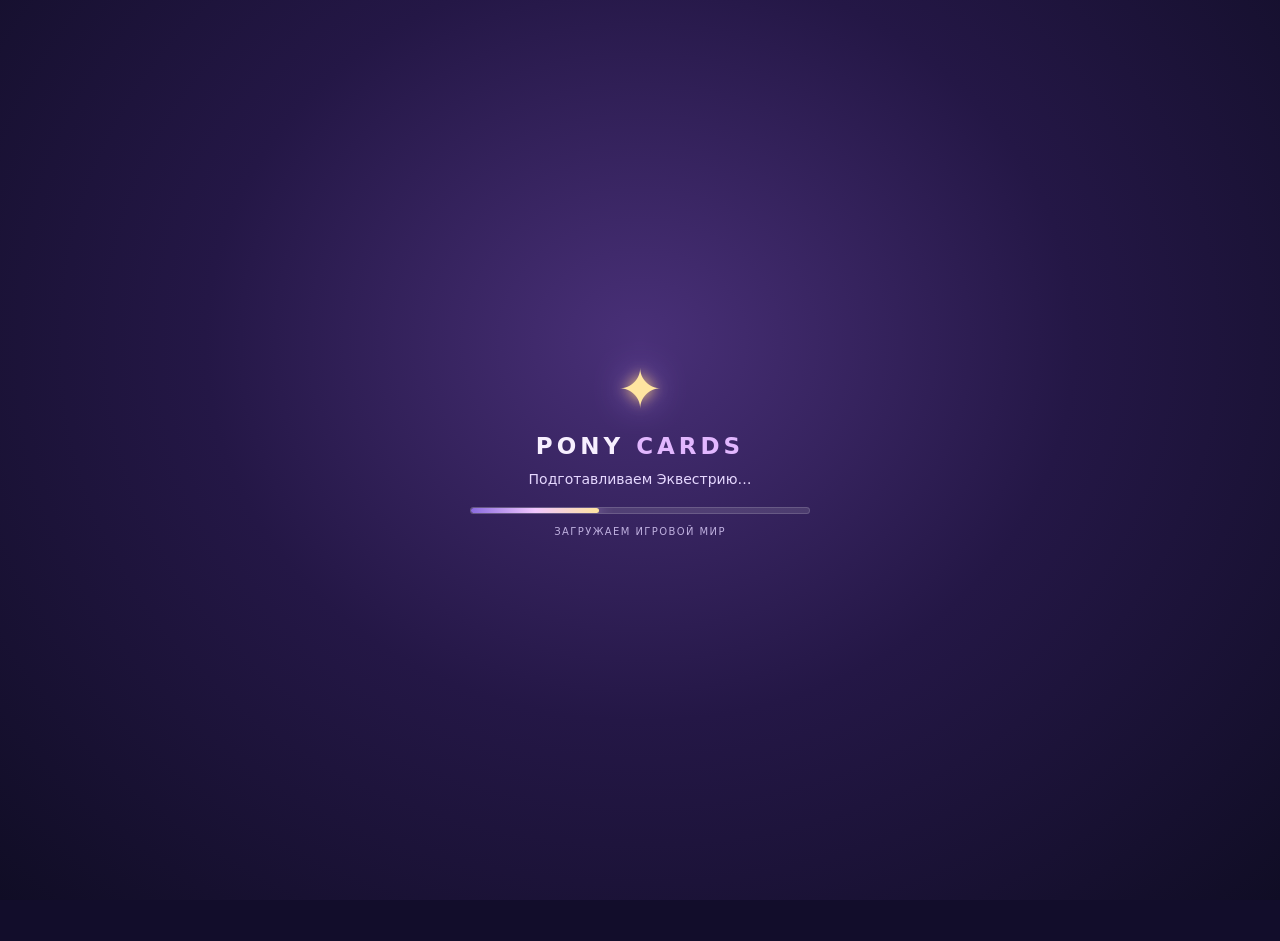
==== index.html @ e7d1cf9e "Update Pony Cards to version 2.53.0" ====
<!DOCTYPE html>
<html lang="ru">
<head>
  <meta charset="UTF-8"><meta name="viewport" content="width=device-width, initial-scale=1, maximum-scale=1, viewport-fit=cover">
  <meta name="theme-color" content="#25164b"><title>Pony Cards — Sky Adventure HTML5 1.2.0</title>
  <link rel="stylesheet" href="/css/style.css?v=1.2.0-skin-slots">
</head>
<body>
<div id="startup-loader" class="startup-loader" role="status" aria-live="polite">
  <div class="startup-loader-content">
    <div class="startup-loader-emblem">✦</div>
    <div class="startup-loader-title">PONY <b>CARDS</b></div>
    <p>Подготавливаем Эквестрию…</p>
    <div class="startup-loader-track"><i></i></div>
    <small>Загружаем игровой мир</small>
  </div>
</div>
<div class="app-shell">
  <header class="topbar">
    <a class="brand" href="#home"><span class="brand-mark"><img src="/assets/ui/logo.png" alt=""></span><span>PONY <b>CARDS</b><small>SKY ADVENTURE</small></span></a>
    <nav class="top-links"><button class="top-link active" data-screen="home"><svg viewBox="0 0 24 24"><path d="m3 11 9-8 9 8v10h-6v-7H9v7H3z"/></svg>Главная</button><button class="top-link" data-screen="shop"><svg viewBox="0 0 24 24"><path d="M3 8h18l-2 13H5L3 8Zm4 0 5-6 5 6M9 12v5m6-5v5"/></svg>Магазин</button><button class="top-link" data-screen="collection"><svg viewBox="0 0 24 24"><path d="M4 4h12v16H4zM8 2h12v16M7 8h6M7 12h6"/></svg>Коллекция</button><button class="top-link" data-screen="achievements"><svg viewBox="0 0 24 24"><path d="M8 21h8m-4-4v4M7 4h10v5a5 5 0 0 1-10 0V4Zm0 2H4v2a4 4 0 0 0 4 4m9-6h3v2a4 4 0 0 1-4 4"/></svg>Достижения</button><button class="top-link" data-screen="skins"><svg viewBox="0 0 24 24"><path d="M12 3 14 8 19 6 17 11 22 14 16 16 15 22 11 18 6 21 7 15 2 12 8 10z"/></svg>Скины</button></nav>
    <div class="topbar-actions"><button class="sound-toggle settings-toggle" id="settings-toggle" type="button" aria-expanded="false" aria-controls="sound-settings" title="Настройки звука"><svg viewBox="0 0 24 24" aria-hidden="true"><path d="M12 8.5a3.5 3.5 0 1 0 0 7 3.5 3.5 0 0 0 0-7Z"/><path d="m19.4 13.5 1.1 1.9-2 2-1.9-1.1a7.5 7.5 0 0 1-1.6.7l-.5 2.2h-2.8l-.5-2.2a7.5 7.5 0 0 1-1.6-.7l-1.9 1.1-2-2 1.1-1.9a7.5 7.5 0 0 1-.7-1.6L2 11.4V8.6l2.2-.5a7.5 7.5 0 0 1 .7-1.6L3.8 4.6l2-2 1.9 1.1a7.5 7.5 0 0 1 1.6-.7L9.8.8h2.8l.5 2.2a7.5 7.5 0 0 1 1.6.7l1.9-1.1 2 2-1.1 1.9a7.5 7.5 0 0 1 .7 1.6l2.2.5v2.8l-2.2.5a7.5 7.5 0 0 1-.7 1.6Z"/></svg><span>Настройки</span></button><div id="sound-settings" class="sound-settings hidden"><div class="settings-head"><b>Звук</b><button id="sound-all-off" type="button" class="sound-all-off">Выключить всё</button></div><label>Музыка <output id="music-volume-value">70%</output><input id="music-volume" type="range" min="0" max="100" value="70"></label><label>Эффекты <output id="fx-volume-value">70%</output><input id="fx-volume" type="range" min="0" max="100" value="70"></label><p class="settings-note">Настройки сохраняются на этом устройстве.</p></div><div class="wallet"><span class="coin-icon" aria-hidden="true"></span><strong id="coin-count">0</strong></div></div>
  </header>
  <main>
    <section id="home" class="screen active">
      <div class="home-layout">
        <aside class="home-side">
          <div class="side-panel"><div class="panel-title"><span class="mini-icon">✧</span>Ежедневные задания</div><div id="daily-quests" class="daily-quests" aria-live="polite"><div class="quest-loading">Загрузка заданий…</div></div><div id="daily-quest-timer" class="daily-quest-timer">Сброс заданий через 01:00:00</div></div>
          <button class="daily-card" id="daily-reward"><span class="gift-icon">✧</span><span><b>Ежедневный подарок</b><small>Забери свои монеты</small></span><strong>Забрать</strong></button>
        </aside>
        <section class="home-center"><div class="home-sky"><div class="sky-copy"><span class="eyebrow">ТВОЁ НЕБЕСНОЕ ПРИКЛЮЧЕНИЕ</span><h1>Pony <em>Cards</em></h1><p>Лети сквозь облака, пролетай между небесными башнями и собирай редкие карточки любимых героев!</p><div class="home-actions"><button class="primary-btn" id="start-btn"><span>▶</span> Выбрать уровень</button></div></div><div class="home-pony"><img src="/assets/characters/twilight-menu-transparent.png" alt="Искорка — Twilight Sparkle"></div><div class="floating-star star-a">✦</div><div class="floating-star star-b">✧</div><div class="floating-star star-c">✦</div><div class="floating-star star-d">✧</div><div class="floating-star star-e">✦</div></div>
          <div class="home-metrics">
            <div><small>РЕКОРД ПРОЙДЕННЫХ КОЛОНН</small><b id="best-score">0</b></div>
            <div><small>СОБРАНО КАРТОЧЕК</small><b id="home-card-count">0</b></div>
            <div><small>РЕКОРД УРОНА БОССУ</small><b id="best-boss-damage">0</b></div>
          </div>

        </section>
        <aside class="home-right"><div class="featured-pack"><span class="eyebrow">СЮРПРИЗ ВНУТРИ</span><div class="pack-preview"><img src="/assets/packs/sky-pack.png" alt="Обложка Небесного набора"></div><h3>Небесный набор</h3><p>Одна карта способности в каждом наборе</p><button data-screen="shop">В магазин →</button></div><div class="tip-card"><span>☁</span><b>Совет дня</b><p>Не держи кнопку постоянно! Делай короткие взмахи, чтобы точно проходить между башнями.</p></div></aside>
      </div>
    </section>

    <section id="campaign" class="screen"><div class="screen-heading"><button class="back-btn" data-screen="home" aria-label="Назад">←</button><div><span class="eyebrow">НЕБЕСНАЯ КАМПАНИЯ</span><h2>Выбор уровня</h2></div></div><p class="skin-intro">Пройди три главы. Каждый следующий уровень сложнее и открывает новую арену босса.</p><div class="level-grid"><button class="level-card level-one" data-level="1"><span class="level-art"><img src="/assets/backgrounds/level-1.png?v=2.52" alt="Зачарованный лес"><i>УРОВЕНЬ 1</i></span><b>Уровень 1 · Зачарованный лес</b><small>Лёгкий · 10 башен · Босс: Королева Кризалис</small><strong>Играть</strong></button><button class="level-card level-two" data-level="2"><span class="level-art"><img src="/assets/backgrounds/level-2.png?v=2.52" alt="Лунный лес"><i>УРОВЕНЬ 2</i></span><b>Уровень 2 · Лунный лес</b><small>Средний · 15 башен · Босс: Nightmare Moon</small><strong>Открывается после уровня 1</strong></button><button class="level-card level-three" data-level="3"><span class="level-art"><img src="/assets/backgrounds/level-3.png?v=2.52" alt="Цитадель хаоса"><i>УРОВЕНЬ 3</i></span><b>Уровень 3 · Цитадель хаоса</b><small>Кошмарный · 20 башен · Финальный босс: Дискорд</small><strong>Открывается после уровня 2</strong></button></div><div class="campaign-endless"><button class="secondary-btn endless-mode-btn" id="endless-mode-btn" type="button">∞ Бесконечный полёт · заработать монеты</button><button class="secondary-btn endless-mode-btn boss-practice-btn" id="boss-practice-btn" type="button">⚔ Битва с боссом · рекорд урона</button><small>Чем дальше пролетишь и больше монет соберёшь, тем выше награда.</small></div></section>
    <section id="play" class="screen play-screen"><div class="screen-heading"><button class="back-btn" id="exit-game" aria-label="Назад"><svg viewBox="0 0 24 24" aria-hidden="true"><path d="M19 12H5m7 7-7-7 7-7"/></svg></button><div class="play-title"><span class="eyebrow">НЕБЕСНАЯ АРЕНА</span><h2>Небесный полёт</h2></div></div><div class="game-frame"><canvas id="game-canvas" aria-label="Игровое поле — касайся экрана, чтобы лететь и уворачиваться от атак босса"></canvas><div class="game-hud"><div class="hud-pill"><span>МОНЕТЫ</span><b id="hud-coins">0</b></div><div class="hud-pill"><span>БАШНИ</span><b id="tower-count">0 / 10</b></div><button class="pause-btn" id="pause-btn" aria-label="Пауза">Ⅱ</button></div><div id="game-overlay" class="game-overlay"><div class="overlay-card"><div class="overlay-icon">✦</div><h3 id="overlay-title">Готов к полёту?</h3><p id="overlay-text">Касайся экрана короткими нажатиями. Пролетай между облачными башнями и собирай золотые монеты!</p><div id="pause-volume-controls" class="pause-volume-controls hidden"><b>Настройки звука</b><label>Музыка <output id="pause-music-value">70%</output><input id="pause-music-volume" type="range" min="0" max="100" value="70"></label><label>Эффекты <output id="pause-fx-value">70%</output><input id="pause-fx-volume" type="range" min="0" max="100" value="70"></label></div><div class="overlay-actions"><button class="primary-btn" id="overlay-btn">Начать полёт</button><button class="secondary-btn hidden" id="overlay-menu-btn">В главное меню</button></div></div></div><div class="boss-hud hidden" id="boss-hud">
  <div class="boss-health"><span>ИСКОРКА</span><b id="boss-player-hp"><img class="heart-icon" src="/assets/ui/heart.png" alt="♥"><img class="heart-icon" src="/assets/ui/heart.png" alt="♥"><img class="heart-icon" src="/assets/ui/heart.png" alt="♥"</b></div>
  <div class="boss-phase" id="boss-phase-label">БОСС АТАКУЕТ</div><div class="boss-damage hidden" id="boss-damage-counter"><span>НАНЕСЕНО УРОНА</span><b id="boss-damage-total">0</b></div>
  <div class="boss-health enemy"><span>БОСС</span><b id="boss-enemy-hp"><img class="heart-icon" src="/assets/ui/heart.png" alt="♥"><img class="heart-icon" src="/assets/ui/heart.png" alt="♥"><img class="heart-icon" src="/assets/ui/heart.png" alt="♥"</b></div>
</div>

<div class="touch-hint" id="touch-hint">КОРОТКО КАСАЙСЯ ЭКРАНА, ЧТОБЫ ЛЕТЕТЬ</div></div><p class="controls-hint">Цепочка — подряд пройденные трубы и собранные монеты без долгого перерыва; сбрасывается после паузы в действиях. Полёт: касание / пробел · Босс: касайся экрана / жми пробел, чтобы взлетать и уклоняться; атакуй во время передышки · Esc: пауза</p></section>
    <section id="shop" class="screen"><div class="screen-heading"><button class="back-btn" data-screen="home" aria-label="Назад"><svg viewBox="0 0 24 24" aria-hidden="true"><path d="M19 12H5m7 7-7-7 7-7"/></svg></button><div><span class="eyebrow">СЛУЧАЙНЫЕ СЮРПРИЗЫ</span><h2>Магазин наборов</h2></div></div><div class="shop-intro"><span>✧</span><div><b>Каждый набор — маленькое приключение</b><p>В каждом наборе одна карта с уникальной способностью. У каждого набора свой счётчик гарантированной легендарной карты. Выбирай одну активную карту перед полётом!</p></div></div><div id="pack-list" class="pack-list"></div></section>
    <section id="collection" class="screen"><div class="screen-heading"><button class="back-btn" data-screen="home" aria-label="Назад"><svg viewBox="0 0 24 24" aria-hidden="true"><path d="M19 12H5m7 7-7-7 7-7"/></svg></button><div><span class="eyebrow">ТВОЯ КНИГА СОКРОВИЩ</span><h2>Коллекция</h2></div></div><div class="collection-progress"><div><b id="collection-progress-text">0 из 14</b><span>собрано</span></div><div class="progress-track"><i id="progress-fill"></i></div></div><div id="active-card-panel" class="active-card-panel"><div><small>АКТИВНАЯ СПОСОБНОСТЬ</small><b id="active-card-name">Пока не выбрана</b><span id="active-card-description">Открой карточку и активируй её перед полётом.</span></div><span class="active-card-badge">✦</span></div><div class="rarity-legend"><span>● Обычная</span><span>● Редкая</span><span>● Эпическая</span><span>● Легендарная</span></div><div class="collection-tools"><label>Показать <select id="collection-filter"><option value="all">Все карты</option><option value="owned">Собранные</option><option value="favorites">Избранное</option></select></label><label>Сортировка <select id="collection-sort"><option value="rarity-desc">Сначала легендарные</option><option value="rarity-asc">Сначала обычные</option><option value="name">По названию</option></select></label></div><div id="card-grid" class="card-grid"></div></section>
    <section id="achievements" class="screen"><div class="screen-heading"><button class="back-btn" data-screen="home" aria-label="Назад">←</button><div><span class="eyebrow">ТВОИ ПОДВИГИ</span><h2>Достижения</h2></div></div><p class="skin-intro">Выполняй испытания, получай монеты и собирай награды за свои успехи.</p><div id="achievement-summary" class="achievement-summary"></div><div id="achievement-grid" class="achievement-grid"></div></section>
    <section id="skins" class="screen"><div class="screen-heading"><button class="back-btn" data-screen="home" aria-label="Назад">←</button><div><span class="eyebrow">ТВОЙ СТИЛЬ ПОЛЁТА</span><h2>Скины</h2></div></div><div class="skin-tabs"><button class="skin-tab active" data-skin-tab="characters" type="button">Персонажи</button><button class="skin-tab" data-skin-tab="columns" type="button">Колонны</button></div><p class="skin-intro" id="skin-intro">Выбери персонажа для полёта. Выбор сохранится на этом устройстве.</p><div id="skin-grid" class="skin-grid"></div><div id="column-skin-panel" class="column-skin-panel hidden"><p class="skin-intro">Выбери оформление препятствий. Сейчас доступен первый вариант; остальные слоты можно заполнить своими текстурами.</p><div id="column-skin-grid" class="skin-grid column-skin-grid"></div></div></section>
  </main>
</div>
<div id="pack-modal" class="modal hidden"><div class="modal-backdrop"></div><div class="modal-content"><button class="modal-close" id="modal-close">×</button><div class="pack-modal-heading"><span class="eyebrow">ТВОИ НОВЫЕ НАХОДКИ</span><h2>Набор открыт!</h2></div><div id="opened-cards" class="opened-cards"></div><button class="primary-btn" id="modal-done">Замечательно!</button></div></div>
<div id="toast" class="toast"></div><script src="/js/local-game-store.js?v=1.0.0"></script>
    <script src="/js/original-combat-effects.js?v=2.54.1-startup-preload"></script>
    <script src="/js/game.js?v=1.2.0-skin-slots"></script>
</body></html>
---- css/style.css ----
:root{--bg:#111020;--panel:#1d1a34;--panel2:#262142;--text:#f8f5ff;--muted:#aaa5c7;--pink:#ff83c4;--purple:#a98bff;--cyan:#83e2e7;--gold:#ffd77c}*{box-sizing:border-box}html{scroll-behavior:smooth}body{margin:0;background:radial-gradient(ellipse at 50% -15%,#39305e 0,transparent 48%),var(--bg);color:var(--text);font-family:Nunito,system-ui,sans-serif;min-height:100vh}button{font:inherit;color:inherit;cursor:pointer;-webkit-tap-highlight-color:transparent;touch-action:manipulation;user-select:none}button:focus-visible{outline:3px solid var(--cyan);outline-offset:3px}.app-shell{max-width:1040px;margin:auto;padding:0 24px 100px}.topbar{height:78px;display:flex;align-items:center;justify-content:space-between;border-bottom:1px solid #ffffff12}.brand{display:flex;align-items:center;gap:10px;color:white;text-decoration:none;font-weight:900;letter-spacing:1.5px;font-size:16px}.brand-mark{width:39px;height:39px;border-radius:13px;display:grid;place-items:center;background:linear-gradient(135deg,var(--pink),var(--purple));font-size:23px}.brand small{display:block;font-size:8px;letter-spacing:3px;color:var(--muted)}.wallet{background:#292444;border:1px solid #ffffff13;border-radius:30px;padding:9px 16px;display:flex;gap:8px;align-items:center}.wallet strong{font-size:17px}.screen{display:none;padding:30px 0}.screen.active{display:block;animation:appear .3s ease}@keyframes appear{from{opacity:0;transform:translateY(7px)}to{opacity:1;transform:none}}.hero{min-height:355px;border:1px solid #ffffff16;border-radius:28px;padding:40px;position:relative;overflow:hidden;background:linear-gradient(115deg,#282044 0%,#3a2a60 57%,#57417d 100%)}.hero:before,.hero:after{content:'';position:absolute;border-radius:50%;background:#ffffff09}.hero:before{width:340px;height:340px;right:-40px;top:-150px}.hero:after{width:230px;height:230px;right:110px;bottom:-180px}.hero-copy{max-width:490px;position:relative;z-index:2}.eyebrow{font-size:10px;letter-spacing:2px;font-weight:900;color:var(--cyan)}h1{font-size:clamp(38px,6vw,62px);line-height:1.02;margin:12px 0 15px;font-weight:900;letter-spacing:-2px}h1 em{font-style:normal;color:var(--pink)}.hero p{color:#d0c9e7;line-height:1.6;max-width:390px;margin-bottom:23px}.primary-btn{border:0;border-radius:14px;padding:13px 22px;background:linear-gradient(100deg,#ff83c4,#aa8bff);color:#251b3d;font-weight:900;box-shadow:0 8px 25px #c07be744;transition:transform .15s,filter .15s}.primary-btn:active{transform:scale(.97);filter:brightness(1.08)}.best-line{margin-top:19px;color:#d3cce8;font-size:13px}.best-line b{color:var(--gold)}.hero-pony{position:absolute;right:10%;top:50%;transform:translateY(-50%) rotate(-9deg);font-size:clamp(105px,18vw,190px);filter:drop-shadow(0 15px 22px #09071877);z-index:1;animation:float 3s ease-in-out infinite}.spark{position:absolute;color:#fff1a7;font-size:25px}.s1{top:5%;right:4%}.s2{bottom:5%;left:0}.s3{top:25%;left:-25px}@keyframes float{50%{transform:translateY(calc(-50% - 13px)) rotate(2deg)}}.quick-stats{display:grid;grid-template-columns:repeat(3,1fr);gap:12px;margin:18px 0 35px}.quick-stats>div{background:var(--panel);border:1px solid #ffffff0d;border-radius:17px;padding:15px 18px;display:grid;grid-template-columns:32px 1fr;align-items:center}.quick-stats span{grid-row:span 2;font-size:23px}.quick-stats b{font-size:20px}.quick-stats small{color:var(--muted);font-size:11px}.section-heading h2,.screen-heading h2{margin:3px 0 0;font-size:25px}.destination-grid{display:grid;grid-template-columns:1fr 1fr;gap:14px;margin-top:15px}.destination{border:1px solid #ffffff12;border-radius:19px;text-align:left;padding:20px;background:var(--panel);display:grid;gap:4px;transition:transform .15s,border .15s}.destination:active{transform:scale(.98)}.destination>span{font-size:32px;margin-bottom:8px}.destination b{font-size:17px}.destination small{color:var(--muted)}.shop-dest{background:linear-gradient(130deg,#302348,#422c5a)}.collection-dest{background:linear-gradient(130deg,#202d46,#293d57)}.screen-heading{display:flex;align-items:center;gap:14px;margin-bottom:22px}.back-btn{width:42px;height:42px;border:1px solid #ffffff18;border-radius:13px;background:var(--panel);font-size:22px}.run-score{margin-left:auto;background:var(--panel);padding:10px 15px;border-radius:13px;color:var(--muted);font-size:12px}.run-score b{color:var(--gold);font-size:18px;margin-left:5px}.game-frame{height:min(58vh,480px);min-height:310px;position:relative;border-radius:23px;overflow:hidden;border:1px solid #ffffff20;background:#9bcef0;box-shadow:0 15px 40px #0003}.game-frame canvas{width:100%;height:100%;display:block;touch-action:none}.game-overlay{position:absolute;inset:0;display:grid;place-items:center;background:#17203c42;padding:20px}.game-overlay.hidden{display:none}.overlay-card{background:#211d39ed;border:1px solid #ffffff25;border-radius:22px;padding:25px;text-align:center;max-width:310px;box-shadow:0 18px 50px #0005}.overlay-icon{font-size:42px}.overlay-card h3{font-size:24px;margin:7px 0}.overlay-card p{color:var(--muted);font-size:13px;line-height:1.5}.controls-hint{text-align:center;color:var(--muted);font-size:12px}.shop-intro{display:flex;gap:14px;align-items:center;padding:18px;background:#2b2545;border:1px solid #ffffff12;border-radius:17px;margin-bottom:17px}.shop-intro>span{font-size:37px}.shop-intro p{color:var(--muted);font-size:12px;line-height:1.5;margin:4px 0 0}.pack-list{display:grid;grid-template-columns:repeat(3,1fr);gap:14px}.pack{background:var(--panel);border:1px solid #ffffff13;border-radius:19px;padding:20px;display:flex;flex-direction:column;min-height:210px}.pack-art{height:75px;border-radius:13px;display:grid;place-items:center;font-size:43px;margin-bottom:14px;background:linear-gradient(135deg,#45345f,#2b294b)}.pack:nth-child(2) .pack-art{background:linear-gradient(135deg,#4d3d78,#344b70)}.pack:nth-child(3) .pack-art{background:linear-gradient(135deg,#72513f,#55416e)}.pack h3{margin:0;font-size:16px}.pack p{font-size:11px;color:var(--muted);min-height:30px}.pack button{margin-top:auto;border:0;border-radius:11px;background:#393052;padding:10px;font-weight:900;color:var(--gold)}.pack button:disabled{opacity:.45;cursor:not-allowed}.collection-progress{padding:18px;background:var(--panel);border-radius:17px}.collection-progress>div:first-child{display:flex;justify-content:space-between}.collection-progress span{color:var(--muted);font-size:12px}.progress-track{height:8px;background:#39334f;border-radius:9px;margin-top:13px;overflow:hidden}.progress-track i{display:block;width:0;height:100%;background:linear-gradient(90deg,var(--pink),var(--purple));border-radius:9px;transition:width .3s}.rarity-legend{display:flex;flex-wrap:wrap;gap:13px;margin:17px 0;color:var(--muted);font-size:10px}.rarity-legend span:nth-child(1){color:#c4c0d5}.rarity-legend span:nth-child(2){color:#70d9e8}.rarity-legend span:nth-child(3){color:#c18aff}.rarity-legend span:nth-child(4){color:var(--gold)}.card-grid{display:grid;grid-template-columns:repeat(4,1fr);gap:13px}.pony-card{border:1px solid #ffffff16;border-radius:16px;background:var(--panel);overflow:hidden;min-width:0}.pony-card .art{height:112px;display:grid;place-items:center;font-size:48px;background:radial-gradient(circle at 50% 45%,var(--card-color),#292441 72%);position:relative}.pony-card .art .qty{position:absolute;right:8px;top:8px;background:#171428cc;border-radius:8px;padding:3px 7px;font-size:10px}.pony-card .info{padding:10px}.pony-card b{font-size:12px;display:block;white-space:nowrap;overflow:hidden;text-overflow:ellipsis}.pony-card small{font-size:9px;color:var(--muted)}.pony-card.locked{filter:saturate(.25);opacity:.55}.pony-card.locked .art{font-size:36px}.bottom-nav{position:fixed;bottom:0;left:0;right:0;z-index:5;display:flex;justify-content:center;gap:clamp(20px,9vw,90px);padding:10px 15px calc(10px + env(safe-area-inset-bottom));background:#17152bed;border-top:1px solid #ffffff13;backdrop-filter:blur(18px)}.nav-item{border:0;background:transparent;color:var(--muted);font-size:10px;display:grid;justify-items:center;gap:3px;min-width:65px}.nav-item span{font-size:20px}.nav-item.selected{color:var(--pink)}.modal{position:fixed;inset:0;z-index:10;display:grid;place-items:center;padding:18px}.modal.hidden{display:none}.modal-backdrop{position:absolute;inset:0;background:#080713d9;backdrop-filter:blur(8px)}.modal-content{position:relative;width:min(100%,560px);background:#211d39;border:1px solid #ffffff24;border-radius:24px;padding:27px;text-align:center;max-height:90vh;overflow:auto}.modal-content h2{margin:5px 0 20px}.modal-close{position:absolute;right:15px;top:12px;border:0;background:transparent;font-size:27px;color:var(--muted)}.opened-cards{display:flex;justify-content:center;flex-wrap:wrap;gap:10px;margin-bottom:23px}.opened-card{width:92px;border-radius:14px;background:#30294a;border:1px solid #ffffff17;padding:10px 5px;animation:pop .4s both}.opened-card:nth-child(2n){animation-delay:.08s}.opened-card span{display:block;font-size:38px;margin:8px 0}.opened-card b{font-size:10px}.opened-card small{display:block;color:var(--muted);font-size:9px}@keyframes pop{from{opacity:0;transform:scale(.5) rotate(-9deg)}to{opacity:1;transform:none}}.toast{position:fixed;bottom:90px;left:50%;transform:translate(-50%,15px);opacity:0;pointer-events:none;background:#f5eaff;color:#281e3e;border-radius:12px;padding:11px 17px;font-size:13px;font-weight:800;z-index:20;transition:.2s;max-width:90%;text-align:center}.toast.show{opacity:1;transform:translate(-50%,0)}
@media(max-width:650px){.app-shell{padding:0 14px 95px}.topbar{height:66px}.screen{padding:20px 0}.hero{padding:27px 22px;min-height:430px}.hero-copy{max-width:100%}.hero p{max-width:75%;font-size:13px}.hero-pony{font-size:130px;right:2%;top:67%;opacity:.9}.quick-stats{gap:7px;margin-bottom:28px}.quick-stats>div{padding:11px 8px;grid-template-columns:25px 1fr}.quick-stats span{font-size:19px}.quick-stats b{font-size:17px}.quick-stats small{font-size:9px}.pack-list{grid-template-columns:1fr}.pack{min-height:0;display:grid;grid-template-columns:72px 1fr;column-gap:13px;padding:13px}.pack-art{height:75px;grid-row:span 3;margin:0}.pack p{margin:4px 0}.pack button{grid-column:2}.card-grid{grid-template-columns:repeat(2,1fr);gap:10px}.pony-card .art{height:105px}.game-frame{height:58vh;min-height:320px}.destination{padding:16px}.screen-heading h2{font-size:21px}.hero h1{font-size:44px}}
@media(min-width:651px) and (max-width:850px){.pack-list{grid-template-columns:1fr 1fr}.card-grid{grid-template-columns:repeat(3,1fr)}}

/* Sky Adventure art pass */
.hero{background-image:linear-gradient(90deg,rgba(23,18,48,.97) 0%,rgba(31,23,60,.88) 48%,rgba(31,23,60,.18) 100%),var(--home-background-image,url('/assets/sky-world-4k.jpg'));background-size:cover;background-position:center 48%;border:1px solid #d6b5ff35;box-shadow:0 18px 55px #09071855,inset 0 0 55px #c18bff18}
.hero-pony{width:min(43%,390px);height:100%;right:0;display:flex;align-items:center;justify-content:center;font-size:0;filter:none;transform:translateY(-50%);pointer-events:none}
.hero-pony img{width:100%;height:100%;object-fit:contain;object-position:center bottom;filter:drop-shadow(0 18px 25px #09071899);animation:ponyFloat 3.6s ease-in-out infinite}
@keyframes ponyFloat{0%,100%{transform:translateY(0) rotate(-2deg)}50%{transform:translateY(-12px) rotate(2deg)}}
.hero-pony .spark{z-index:2;text-shadow:0 0 12px #fff}
.game-frame{background:#6a8fd0 url('/assets/sky-world-4k.jpg') center/cover;border-color:#d8bdff66;box-shadow:0 18px 48px #08061766}
.game-frame canvas{touch-action:none;user-select:none;-webkit-user-select:none;-webkit-tap-highlight-color:transparent}
.pack-art{position:relative;overflow:hidden;background:linear-gradient(135deg,#51418b,#27264d)!important;border:1px solid #ffffff25}
.pack-art:before{content:'';position:absolute;inset:12px 27%;border-radius:9px;background:linear-gradient(150deg,#9ce5ff,#7164d7 52%,#f4a5ff);transform:rotate(-8deg);box-shadow:0 7px 22px #05031388;border:2px solid #fff9}
.pack-art:after{content:'✦';position:absolute;inset:0;display:grid;place-items:center;color:#fff4bd;font-size:38px;text-shadow:0 0 16px #fff}
.pack-art span,.pack-art i{display:none}
.pack-art.pack-magic:before{background:linear-gradient(150deg,#f5a9ff,#8453d5 52%,#63d7ff)}
.pack-art.pack-royal:before{background:linear-gradient(150deg,#fff0a8,#d99b3e 52%,#8d4ac5)}
.pony-card{box-shadow:0 8px 22px #08061728;transition:transform .18s,border-color .18s,box-shadow .18s}
.pony-card:not(.locked):hover{transform:translateY(-4px);box-shadow:0 14px 28px #08061766}
.pony-card .art{height:clamp(120px,15vw,190px);padding:0;background:linear-gradient(145deg,var(--card-color),#25203d 85%);overflow:hidden}
.pony-card .art img{width:100%;height:100%;object-fit:cover;display:block;filter:saturate(1.08)}
.pony-card .art .qty{z-index:1;border:1px solid #fff4}
.pony-card.locked .art{background:radial-gradient(circle at 50% 35%,#55476d,#201b35 75%)}
.locked-mark{font-size:34px;color:#9586b7;text-shadow:0 0 18px #a98bff88}
.rarity-common{--rarity:#c6c2dc}.rarity-rare{--rarity:#69d9f0}.rarity-epic{--rarity:#c18aff}.rarity-legendary{--rarity:#ffd36e}
.pony-card[class*="rarity-"]{border-color:color-mix(in srgb,var(--rarity) 45%,transparent)}
.opened-card{border:1px solid var(--rarity)!important;box-shadow:0 0 20px color-mix(in srgb,var(--rarity) 28%,transparent)}
.opened-card img{width:100%;height:116px;object-fit:cover;border-radius:9px;margin:6px 0}
.opened-card span{display:none}
.overlay-card{backdrop-filter:blur(15px);border-color:#e6c9ff55}
.controls-hint{line-height:1.5;padding:0 10px}
@media(max-width:650px){.hero-pony{width:62%;height:55%;right:-3%;top:70%;opacity:.9}.hero-pony img{object-position:center bottom}.hero{background-position:58% center}.pony-card .art{height:145px}.opened-card img{height:105px}}

/* 2.0 full-screen responsive redesign */
:root{--bg:#100c27;--panel:#241a49;--panel2:#34245f;--text:#fffaff;--muted:#d0c3e9;--pink:#ff83cf;--purple:#b58cff;--cyan:#8beaff;--gold:#ffdc82}
body{min-height:100svh;background:#120d2b var(--home-background-image,url('/assets/sky-world-4k.jpg')) center/cover fixed;font-family:Nunito,'Trebuchet MS',system-ui,sans-serif;overflow-x:hidden}
body:before{content:"";position:fixed;inset:0;background:linear-gradient(120deg,#160f39e8,#24114bc9 55%,#17103de8);pointer-events:none;z-index:-1}
.app-shell{max-width:none;width:100%;min-height:100svh;margin:0;padding:0 3.2vw 92px}
.topbar{height:76px;max-width:1800px;margin:auto;border-bottom:1px solid #e8c9ff35;gap:18px}
.brand{font-size:18px;letter-spacing:1.7px}.brand-mark{width:45px;height:45px;border:1px solid #fff7;box-shadow:0 0 22px #d77cff88}.brand small{font-size:9px}
.top-links{display:flex;align-items:center;gap:8px;margin:auto}.top-link{display:flex;align-items:center;gap:8px;padding:11px 15px;border:1px solid transparent;border-radius:15px;background:transparent;color:#e9ddff;font-weight:800;font-size:13px}.top-link svg{width:19px;height:19px;fill:none;stroke:currentColor;stroke-width:1.8;stroke-linecap:round;stroke-linejoin:round}.top-link.active,.top-link:hover{background:linear-gradient(120deg,#9c5ce9aa,#d66bc866);border-color:#f3d5ff88;box-shadow:0 5px 22px #b55fff35}
.wallet{background:#291d50dd;border:1px solid #f3d9ff55;box-shadow:inset 0 1px #fff2}.coin-icon{display:grid;place-items:center;width:24px;height:24px;border-radius:50%;background:linear-gradient(140deg,#fff1a7,#e79a29);color:#8d4d14;font-weight:1000}
main{max-width:1800px;margin:auto}.screen{padding:25px 0 28px;min-height:calc(100svh - 170px)}.home-layout{display:grid;grid-template-columns:minmax(210px, .78fr) minmax(500px,2.3fr) minmax(210px,.78fr);gap:18px;min-height:calc(100svh - 180px)}
.home-side,.home-right{display:flex;flex-direction:column;gap:16px}.profile-card,.side-panel,.daily-card,.featured-pack,.tip-card{background:linear-gradient(145deg,#38245feF,#20163feF);border:1px solid #e9c5ff66;border-radius:21px;box-shadow:0 12px 35px #0b062c55,inset 0 1px #fff3}.profile-card{display:flex;align-items:center;gap:13px;padding:16px}.profile-avatar{width:54px;height:54px;border-radius:50%;display:grid;place-items:center;background:linear-gradient(140deg,#f7b9ff,#9a6be9);border:2px solid #ffe2ff;color:#5d318f;font-size:31px}.profile-card b,.profile-card small{display:block}.profile-card small{font-size:11px;color:#cdbde8;margin-top:4px}.level-line{height:6px;width:120px;background:#130d2c;border-radius:8px;margin-top:9px;overflow:hidden}.level-line i{display:block;width:65%;height:100%;background:linear-gradient(90deg,#f98be0,#a88bff);border-radius:8px}.side-panel{padding:17px}.panel-title{font-weight:900;font-size:15px;margin-bottom:14px;display:flex;gap:8px;align-items:center}.mini-icon{color:#ffdf83;font-size:20px}.quest{display:flex;align-items:center;gap:10px;padding:12px 0;border-top:1px solid #ffffff18}.quest-symbol{width:30px;height:30px;border-radius:10px;background:#8053ba66;color:#ffdb8c;display:grid;place-items:center;font-size:18px}.quest b,.quest small{display:block}.quest b{font-size:12px}.quest small{font-size:10px;color:#c5b5e1;margin-top:4px}.daily-card{display:grid;grid-template-columns:50px 1fr;align-items:center;text-align:left;padding:14px;gap:6px}.gift-icon{grid-row:span 2;font-size:39px;color:#ffdf84;text-shadow:0 0 15px #ffd77a}.daily-card b,.daily-card small{display:block}.daily-card b{font-size:12px}.daily-card small{font-size:10px;color:#cdbde8;margin-top:3px}.daily-card strong{grid-column:2;background:linear-gradient(90deg,#ffdf8b,#f4a847);color:#57316b;border-radius:10px;text-align:center;padding:7px;font-size:11px}
.home-center{min-width:0;display:flex;flex-direction:column;gap:15px}.home-sky{position:relative;flex:1;min-height:390px;overflow:hidden;border:1px solid #e9c5ff75;border-radius:28px;background:linear-gradient(90deg,#241544e8 0%,#38205d9c 46%,#37205722 100%),var(--home-background-image,url('/assets/sky-world-4k.jpg')) center/cover;box-shadow:0 18px 45px #09051e77,inset 0 0 55px #d8a8ff24;padding:clamp(22px,4vw,52px);display:flex;align-items:center}.sky-copy{position:relative;z-index:2;max-width:53%;text-shadow:0 2px 12px #21133d}.eyebrow{font-size:10px;letter-spacing:2px;font-weight:1000;color:#a9efff}.sky-copy h1{font-size:clamp(42px,5vw,76px);margin:12px 0;line-height:.95;letter-spacing:-2px;text-shadow:0 4px 20px #1b0d39}.sky-copy h1 em{font-style:normal;color:#ff9bd7}.sky-copy p{color:#f0e7ff;line-height:1.6;font-size:clamp(12px,1.1vw,16px);max-width:420px}.home-actions{display:flex;gap:10px;flex-wrap:wrap;margin-top:24px}.primary-btn{background:linear-gradient(110deg,#ff86cf,#a979ff);color:#321650;border:1px solid #fff9;box-shadow:0 8px 26px #d36aff55,inset 0 1px #fff9;font-size:15px}.secondary-btn{border:1px solid #f6dfff77;background:#34205bbd;border-radius:14px;padding:12px 17px;font-weight:800;color:#fff}.home-pony{position:absolute;right:1%;bottom:-3%;height:93%;width:50%;display:flex;align-items:end;justify-content:center;pointer-events:none}.home-pony img{height:100%;width:100%;object-fit:contain;object-position:center bottom;filter:drop-shadow(0 16px 18px #16072c99);animation:heroPony 4s ease-in-out infinite}@keyframes heroPony{0%,100%{transform:translateY(0) rotate(-1deg)}50%{transform:translateY(-11px) rotate(1deg)}}.floating-star{position:absolute;color:#fff1a9;text-shadow:0 0 16px #fff;animation:twinkle 2s ease-in-out infinite}.star-a{right:42%;top:14%;font-size:28px}.star-b{right:7%;top:34%;font-size:22px;animation-delay:.8s}@keyframes twinkle{50%{opacity:.3;transform:scale(.7) rotate(30deg)}}
.home-metrics{display:grid;grid-template-columns:repeat(4,1fr);gap:9px}.home-metrics>div{background:#2a1c4ee8;border:1px solid #e7caff4a;border-radius:15px;padding:12px 14px;min-width:0}.home-metrics small,.home-metrics b{display:block}.home-metrics small{font-size:9px;color:#c5b5e4;letter-spacing:.8px}.home-metrics b{font-size:clamp(15px,1.6vw,22px);margin-top:5px;color:#fff}.home-shortcuts{display:grid;grid-template-columns:repeat(3,1fr);gap:10px}.shortcut{display:grid;grid-template-columns:40px 1fr;text-align:left;align-items:center;gap:1px 10px;padding:12px;border-radius:16px;border:1px solid #e7caff48;background:linear-gradient(140deg,#38235f,#241746);color:#fff}.shortcut-icon{grid-row:span 2;width:38px;height:38px;display:grid;place-items:center;border-radius:12px;background:#a16bd255;color:#ffe0a0;font-size:24px}.shortcut b{font-size:12px}.shortcut small{font-size:9px;color:#c6b6df}.featured-pack{padding:18px;text-align:center}.featured-pack h3{margin:12px 0 4px}.featured-pack p,.tip-card p{color:#cdbde8;font-size:11px;line-height:1.5}.pack-preview{width:115px;height:145px;margin:15px auto 8px;border-radius:13px;border:3px solid #eecaff;background:linear-gradient(145deg,#f2a5f6,#8c50cf 55%,#34256b);box-shadow:0 0 25px #c86cff99;transform:rotate(-5deg);display:flex;flex-direction:column;align-items:center;justify-content:center;color:#fff;text-shadow:0 2px 8px #4b1769}.pack-preview span{font-size:33px}.pack-preview b{font-size:17px;line-height:1.05}.featured-pack button{border:0;border-radius:11px;padding:10px 15px;background:linear-gradient(90deg,#ffdb83,#f2a74b);color:#57316b;font-weight:900;width:100%}.tip-card{padding:17px}.tip-card>span{font-size:24px;color:#aeefff}.tip-card b{display:block;margin-top:4px}.tip-card p{margin-bottom:0}
/* full viewport gameplay */
.play-screen.active{position:fixed;inset:0;z-index:30;padding:0!important;min-height:100svh;background:#1a1440}.play-screen .screen-heading{position:absolute;z-index:4;top:0;left:0;right:0;margin:0;padding:12px 18px;background:linear-gradient(180deg,#170d3dcc,#170d3d00);gap:12px}.play-screen .screen-heading h2{font-size:17px}.play-screen .eyebrow{font-size:8px}.play-screen .back-btn{background:#281849bb;border-color:#fff5}.play-title{margin-right:auto}.run-score,.run-coins{background:#27194ccc;border:1px solid #fff5;border-radius:13px;padding:9px 13px;color:#e7d9ff;font-size:11px}.run-score b,.run-coins b{color:#ffe18c;font-size:16px}.game-frame{position:absolute;inset:0;width:100%;height:100%;min-height:0;border:0;border-radius:0;background:#7298df url('/assets/sky-world-4k.jpg') center/cover;box-shadow:none}.game-frame canvas{width:100%;height:100%;touch-action:none;user-select:none;-webkit-user-select:none;-webkit-tap-highlight-color:transparent}.game-hud{position:absolute;top:76px;left:18px;right:18px;display:flex;gap:9px;align-items:center;pointer-events:none}.hud-pill{padding:8px 13px;border-radius:13px;background:#241747b8;border:1px solid #f6dfff66;backdrop-filter:blur(10px);min-width:83px}.hud-pill span,.hud-pill b{display:block}.hud-pill span{font-size:8px;letter-spacing:1px;color:#d4c5ef}.hud-pill b{font-size:15px;color:#fff}.power-hud{opacity:.45}.power-hud.active{opacity:1;border-color:#8df3ff;box-shadow:0 0 18px #80eeff99}.pause-btn{pointer-events:auto;margin-left:auto;width:39px;height:39px;border-radius:50%;border:1px solid #fff8;background:#281849c9;color:#fff;font-size:18px;backdrop-filter:blur(10px)}.game-overlay{background:#1b124b55;backdrop-filter:blur(3px)}.overlay-card{background:linear-gradient(145deg,#39225feF,#20163fee);border:1px solid #f2d8ff99;box-shadow:0 20px 70px #13082d99;max-width:380px}.overlay-card p{color:#e0d5f4}.overlay-icon{color:#ffdf8b;text-shadow:0 0 22px #ffd66c;font-size:42px}.touch-hint{position:absolute;bottom:20px;left:50%;transform:translateX(-50%);color:#fff9;font-size:9px;letter-spacing:2px;text-shadow:0 2px 5px #241342;pointer-events:none}.controls-hint{display:none}
.bottom-nav{background:#1b123fee;border-top:1px solid #eacfff33}.nav-item{color:#c8b7e5}.nav-item.selected{color:#ff9bdd}.nav-item span{font-size:21px}
@media(max-width:1050px){.home-layout{grid-template-columns:minmax(170px,.75fr) minmax(0,2fr)}.home-right{display:none}.sky-copy{max-width:60%}.home-pony{width:47%}.top-links{gap:2px}.top-link{padding:9px 10px}}
@media(max-width:700px){.app-shell{padding:0 12px 84px}.topbar{height:62px}.brand{font-size:14px}.brand-mark{width:36px;height:36px}.brand small{font-size:7px}.top-links{display:none}.wallet{padding:7px 10px}.home-layout{display:block;min-height:auto}.home-side{display:none}.home-sky{min-height:56svh;padding:22px 18px;border-radius:20px;align-items:flex-start}.sky-copy{max-width:68%;padding-top:10px}.sky-copy h1{font-size:clamp(35px,10vw,55px)}.sky-copy p{font-size:11px}.home-pony{height:62%;width:59%;right:-5%;bottom:-2%}.home-actions{gap:7px;margin-top:16px}.primary-btn{font-size:13px;padding:12px 14px}.secondary-btn{font-size:10px;padding:10px}.home-metrics{grid-template-columns:repeat(2,1fr);margin-top:12px}.home-metrics>div{padding:10px}.home-shortcuts{grid-template-columns:1fr 1fr;margin-top:12px}.shortcut:last-child{display:none}.screen{padding:16px 0}.play-screen.active{padding:0!important}.play-screen .screen-heading{padding:calc(env(safe-area-inset-top) + 9px) 10px 9px}.play-screen .screen-heading h2{font-size:14px}.play-screen .back-btn{width:35px;height:35px}.run-score,.run-coins{padding:7px 8px;font-size:9px}.run-score b,.run-coins b{font-size:13px}.game-hud{top:calc(env(safe-area-inset-top) + 60px);left:10px;right:10px;gap:6px}.hud-pill{padding:6px 9px;min-width:65px}.hud-pill span{font-size:7px}.hud-pill b{font-size:12px}.pause-btn{width:35px;height:35px}.touch-hint{bottom:calc(env(safe-area-inset-bottom) + 12px);font-size:8px}.bottom-nav{padding-bottom:calc(8px + env(safe-area-inset-bottom))}.card-grid{grid-template-columns:repeat(2,1fr)}}
@media(orientation:landscape) and (max-height:520px){.play-screen .screen-heading{padding:5px 12px}.game-hud{top:48px}.hud-pill{padding:5px 9px}.touch-hint{display:none}}

/* Pony Cards 2.1 — refined artwork, controls and readable iconography */
.pack{align-items:center;text-align:center;min-height:300px;padding:18px 16px;background:linear-gradient(155deg,#30214f,#1d1937);border-color:#c7a6ff55}
.pack-cover{display:block;width:132px;height:168px;object-fit:contain;margin:0 auto 12px;filter:drop-shadow(0 12px 18px #08051d88);transition:transform .2s}
.pack:hover .pack-cover{transform:translateY(-4px) rotate(-2deg)}
.pack h3{font-size:17px}.pack p{min-height:34px;margin:6px 0;color:#cfc4e8}.pack-odds{display:block;min-height:32px;margin:0 0 10px;color:#a99fc6;font-size:9px;line-height:1.45}
.pack button{width:100%;padding:12px;background:linear-gradient(100deg,#ffdc8b,#f1aa55);color:#4b2c67;border:1px solid #fff7;box-shadow:0 5px 16px #e9a44a33}
.pony-card .art{height:clamp(150px,20vw,220px);padding:7px;background:radial-gradient(circle at 50% 30%,var(--card-color),#211a3b 78%)}
.pony-card .art img,.opened-card img{display:block;width:100%;height:100%;object-fit:contain;border-radius:10px}
.pony-card .info{min-height:54px}.pony-card .info b{font-size:13px}.pony-card .info small{font-size:10px}
.opened-card img{height:145px;object-fit:contain;background:#2a2148;border-radius:12px}
.pack-preview{width:120px;height:150px;border:0;background:transparent;box-shadow:none;transform:none}.pack-preview img{width:100%;height:100%;object-fit:contain;filter:drop-shadow(0 8px 14px #10072299)}
.quest-symbol{font-family:system-ui,sans-serif;font-weight:900;border:1px solid #ffffff35;box-shadow:inset 0 1px #fff3,0 4px 10px #08051d55}
.quest-flight{background:linear-gradient(145deg,#8edcff,#4d76bf);color:#fff}.quest-pack{background:linear-gradient(145deg,#e9b8ff,#8755c7);color:#fff}.quest-coin{background:linear-gradient(145deg,#ffe89a,#d68a29);color:#704515;font-size:13px}
.back-btn{display:grid;place-items:center}.back-btn svg{width:22px;height:22px;fill:none;stroke:#f5eaff;stroke-width:2.2;stroke-linecap:round;stroke-linejoin:round}
.bottom-nav .nav-item{align-items:center;justify-items:center;gap:5px;font-weight:800;font-size:10px}.bottom-nav .nav-item svg{width:23px;height:23px;fill:none;stroke:currentColor;stroke-width:1.8;stroke-linecap:round;stroke-linejoin:round}
.coin-icon{display:grid;place-items:center;width:22px;height:22px;border-radius:50%;background:linear-gradient(145deg,#fff0a8,#e99d2d);color:#8a531c;border:2px solid #ffed9a;font-size:10px;box-shadow:0 0 12px #ffd45a55}
.game-frame canvas{cursor:pointer;touch-action:none;overscroll-behavior:contain;-webkit-user-select:none;user-select:none;-webkit-touch-callout:none}
@media(max-width:700px){.pack{min-height:270px}.pack-cover{width:112px;height:142px}.pony-card .art{height:190px}.pack-odds{font-size:8px}}

/* 2.2 character artwork and collectible finish */
.home-pony{right:-1%;width:56%;height:102%;bottom:-5%;}
.home-pony img{object-fit:contain;filter:drop-shadow(0 18px 24px #120721bb) drop-shadow(0 0 16px #e5baff55);}
.pony-card{position:relative;overflow:hidden;isolation:isolate}
.pony-card .art{position:relative;overflow:hidden;border-radius:15px}
.pony-card .art:after,.opened-card:after{content:"";position:absolute;inset:-80% -35%;pointer-events:none;background:linear-gradient(115deg,transparent 38%,#ffffff35 48%,#fff8 51%,transparent 61%);transform:translateX(-120%) rotate(12deg);opacity:0}
.pony-card:hover .art:after,.opened-card:hover:after{opacity:1;animation:cardShine .85s ease}
@keyframes cardShine{to{transform:translateX(120%) rotate(12deg)}}
.rarity-common{--rarity:#b9c3d7}.rarity-rare{--rarity:#68c9ff}.rarity-epic{--rarity:#c48aff}.rarity-legendary{--rarity:#ffd56d}
.pony-card{border-color:color-mix(in srgb,var(--rarity) 65%,transparent);box-shadow:0 8px 22px #09051c55,inset 0 0 0 1px color-mix(in srgb,var(--rarity) 22%,transparent)}
.pony-card .info small{color:var(--rarity);font-weight:900}
.opened-card{position:relative;overflow:hidden;border:1px solid var(--rarity);box-shadow:0 0 22px color-mix(in srgb,var(--rarity) 40%,transparent);animation:cardReveal .55s cubic-bezier(.2,.8,.2,1) both}
@keyframes cardReveal{from{opacity:0;transform:translateY(18px) scale(.82) rotateY(25deg)}to{opacity:1;transform:translateY(0) scale(1) rotateY(0)}}


/* 2.3 — compact portrait collectible cards: two cards fit in the old card width */
.card-grid{grid-template-columns:repeat(8,minmax(0,1fr));gap:10px;align-items:stretch}
.pony-card{border-radius:13px;min-width:0;display:flex;flex-direction:column}
.pony-card .art{height:auto;aspect-ratio:3/4;min-height:0;padding:5px;border-radius:11px 11px 8px 8px;background:radial-gradient(circle at 50% 28%,color-mix(in srgb,var(--card-color) 88%,white 12%),#211a3b 82%)}
.pony-card .art img{width:100%;height:100%;object-fit:contain;object-position:center;border-radius:8px}
.pony-card .info{padding:7px 8px 8px;min-height:43px;display:grid;align-content:center;gap:3px}
.pony-card .info b{font-size:clamp(9px,1vw,12px);white-space:normal;line-height:1.15;min-height:2.3em;display:-webkit-box;-webkit-line-clamp:2;-webkit-box-orient:vertical;overflow:hidden}
.pony-card .info small{font-size:9px;line-height:1.1}
.pony-card .art .qty{right:5px;top:5px;font-size:9px;padding:2px 5px}
@media(max-width:700px){.card-grid{grid-template-columns:repeat(4,minmax(0,1fr));gap:8px}.pony-card .art{aspect-ratio:3/4;padding:4px}.pony-card .info{padding:6px;min-height:39px}.pony-card .info b{font-size:10px}.pony-card .info small{font-size:8px}}
@media(min-width:701px) and (max-width:1000px){.card-grid{grid-template-columns:repeat(6,minmax(0,1fr))}}
@media(max-width:390px){.card-grid{grid-template-columns:repeat(3,minmax(0,1fr));gap:9px}}

/* 2.4 — transparent Twilight sprite and soft menu idle animation */
.home-pony img{object-fit:contain;object-position:center bottom;animation:twilightIdle 3.6s ease-in-out infinite;will-change:transform;filter:drop-shadow(0 18px 22px #16072c88) drop-shadow(0 0 18px #e7c8ff55)}
@keyframes twilightIdle{0%,100%{transform:translateY(0) rotate(-1deg) scale(1)}50%{transform:translateY(-12px) rotate(1deg) scale(1.015)}}

/* 2.5 — integrated art pack, audio control and pack reveal polish */
.topbar-actions{display:flex;align-items:center;gap:10px}
.sound-toggle{display:inline-flex;align-items:center;gap:7px;border:1px solid #ffffff20;background:#292444;color:#f8f2ff;border-radius:999px;padding:8px 12px;font-size:11px;font-weight:800;white-space:nowrap}
.sound-toggle svg{width:18px;height:18px;fill:none;stroke:currentColor;stroke-width:1.8;stroke-linecap:round;stroke-linejoin:round}
.sound-toggle[aria-pressed="false"]{opacity:.68}
.home-pony img{content-visibility:auto}
.pack-cover{object-fit:contain}
.pack-opening .pack-cover{animation:packShake .55s ease-in-out 2,packGlow 1.1s ease-in-out}
@keyframes packShake{0%,100%{transform:translateX(0) rotate(0)}20%{transform:translateX(-5px) rotate(-4deg)}40%{transform:translateX(5px) rotate(4deg)}60%{transform:translateX(-3px) rotate(-2deg)}80%{transform:translateX(3px) rotate(2deg)}}
@keyframes packGlow{0%,100%{filter:drop-shadow(0 12px 18px #08051d88)}50%{filter:drop-shadow(0 0 26px #f5b6ff) drop-shadow(0 0 42px #a779ff)}}
.modal-content.revealing{animation:modalBloom .55s ease both}
@keyframes modalBloom{from{opacity:0;transform:translateY(18px) scale(.94)}to{opacity:1;transform:none}}
.opened-card{transform-origin:center bottom}
@media(max-width:650px){.sound-toggle{padding:7px 9px}.sound-toggle span{display:none}.topbar-actions{gap:6px}}

.modal-content:before{content:'';position:absolute;inset:0;pointer-events:none;background:url('/assets/effects/pack-opening-burst.png') center 38%/min(90%,390px) auto no-repeat;opacity:.13;mix-blend-mode:screen;animation:burstPulse 1.8s ease-in-out infinite alternate}
@keyframes burstPulse{from{opacity:.07;transform:scale(.92)}to{opacity:.22;transform:scale(1.04)}}
.modal-content>*{position:relative;z-index:1}


/* 2.6 — collectible abilities, compact pack economy and user asset shelves */
.active-card-panel{display:flex;align-items:center;justify-content:space-between;gap:16px;margin:14px 0 18px;padding:16px 19px;border:1px solid #c6a3ff66;border-radius:17px;background:linear-gradient(115deg,#38235fdd,#21193ddd);box-shadow:0 10px 28px #09051d55}
.active-card-panel small,.active-card-panel b,.active-card-panel span{display:block}.active-card-panel small{font-size:9px;letter-spacing:1px;color:#cbb9ec;font-weight:900}.active-card-panel b{font-size:16px;margin:4px 0;color:#ffe3a2}.active-card-panel div span{font-size:11px;color:#d6c9ed}.active-card-badge{width:44px;height:44px;display:grid!important;place-items:center;border-radius:14px;background:linear-gradient(145deg,#f8dc95,#b77cf0);color:#45265f;font-size:25px;box-shadow:0 0 20px #d6a7ff55}
.pony-card .card-ability{font-size:9px;line-height:1.35;color:#c9bce2;padding:0 8px 8px;margin:0;min-height:38px}
.equip-card-btn{margin:0 7px 8px;padding:7px 8px;border:1px solid #d7baff77;border-radius:9px;background:#7650aa;color:#fff;font-size:10px;font-weight:900;cursor:pointer}
.equip-card-btn:disabled{background:linear-gradient(90deg,#d9b978,#9c77c8);color:#2b1a47;cursor:default}
.pony-card.equipped{box-shadow:0 0 0 2px #ffe39a,0 0 22px #e6b85c66}
.opened-card{width:min(260px,80vw);padding:12px;border-radius:17px;background:linear-gradient(155deg,#34244f,#211a39);text-align:center}
.opened-card .revealed-ability{font-size:11px;line-height:1.4;color:#e2d5f6;margin:7px 2px 2px}
.pack-opening{animation:packCardPulse .9s ease}
@keyframes packCardPulse{0%,100%{filter:none}35%{filter:drop-shadow(0 0 18px #e8bdff);transform:translateY(-3px)}70%{filter:drop-shadow(0 0 28px #ffe29a);transform:translateY(1px)}}
.opened-card{animation:cardReveal .75s cubic-bezier(.18,.85,.25,1) both}
@media(max-width:700px){.active-card-panel{padding:12px;margin:10px 0 14px}.active-card-panel b{font-size:13px}.active-card-panel div span{font-size:10px}.pony-card .card-ability{font-size:8px;min-height:45px}.equip-card-btn{font-size:9px;padding:6px}}

/* 2.7 — 50-pillar boss encounter */
.boss-hud{position:absolute;z-index:5;top:58px;left:12px;right:12px;display:flex;align-items:center;justify-content:space-between;gap:8px;pointer-events:none}
.boss-hud.hidden,.boss-attack-btn.hidden{display:none}
.boss-health{display:flex;flex-direction:column;gap:3px;padding:7px 11px;border-radius:12px;background:#201735d9;border:1px solid #d9baff66;color:#fff;min-width:92px;box-shadow:0 5px 18px #140c2b66}
.boss-health span{font-size:9px;letter-spacing:1px;font-weight:900;color:#d9c7f5}
.boss-health b{font-size:17px;letter-spacing:2px;color:#ff8eae}
.boss-health.enemy{text-align:right;border-color:#ff9bbd88}
.boss-phase{padding:8px 12px;border-radius:999px;background:#35214edc;color:#ffe8a6;font-size:10px;font-weight:1000;letter-spacing:.7px;text-align:center}
.boss-attack-btn{display:none!important;position:absolute;z-index:7;bottom:18px;left:50%;transform:translateX(-50%);border:2px solid #fff0b6;border-radius:999px;padding:13px 30px;background:linear-gradient(135deg,#ffe69a,#d99c45);color:#48265c;font-weight:1000;font-size:15px;letter-spacing:1px;box-shadow:0 0 25px #ffd36c88;cursor:pointer;touch-action:manipulation}
.boss-attack-btn:disabled{opacity:.38;filter:grayscale(.7);box-shadow:none;cursor:not-allowed}
@media(max-width:600px){.boss-hud{top:48px;left:7px;right:7px;gap:4px}.boss-health{padding:5px 7px;min-width:74px}.boss-health b{font-size:14px}.boss-phase{font-size:8px;padding:7px}.boss-attack-btn{bottom:12px;padding:12px 26px}}

/* 2.9 polish: single HUD, skins, readable collection controls */
.bottom-nav{display:none!important}
.coin-icon{font-size:15px;line-height:1}
.coin-inline{display:inline-grid;place-items:center;width:18px;height:18px;margin-right:4px;border-radius:50%;background:linear-gradient(145deg,#fff3a8,#e89a28);color:#805018;font-size:12px;vertical-align:-2px;box-shadow:0 0 10px #ffd45a66}
.game-hud{right:auto;max-width:calc(100% - 95px);flex-wrap:wrap}
.game-hud .hud-pill{min-width:78px}
.run-score,.run-coins{display:none!important}
.active-card-panel{position:relative;flex-wrap:wrap;gap:12px}
.active-card-panel>div{flex:1;min-width:190px}
.unequip-card-btn{border:1px solid #ff9abf77;border-radius:11px;padding:10px 14px;background:#5a294b;color:#ffe3ef;font-weight:900}
.equip-card-btn{background:linear-gradient(100deg,#ff83c4,#aa8bff)!important;color:#26183e!important}
.equip-card-btn:disabled{opacity:.65}
.skin-intro{color:var(--muted);margin:-8px 0 18px}
.skin-grid{display:grid;grid-template-columns:repeat(3,minmax(0,1fr));gap:14px}
.skin-choice{min-width:0;display:flex;flex-direction:column;align-items:center;gap:8px;padding:15px;border-radius:18px;border:1px solid #ffffff20;background:linear-gradient(145deg,#2c2349,#201a36);color:#fff}
.skin-choice img{width:100%;height:145px;object-fit:contain;filter:drop-shadow(0 8px 10px #0005)}
.skin-choice b{font-size:15px}.skin-choice small{color:#c9b7e8;font-size:11px}
.skin-choice.selected{border-color:#ff9bd2;box-shadow:0 0 0 2px #ff9bd233,0 8px 28px #c26bff22}
@media(max-width:700px){.topbar{gap:8px}.top-links{display:flex!important;gap:1px;overflow-x:auto;max-width:52%;margin:0}.top-link{padding:8px 7px;font-size:0;gap:0;white-space:nowrap}.top-link svg{width:20px;height:20px}.topbar-actions{margin-left:auto}.sound-toggle span{display:none}.skin-grid{grid-template-columns:repeat(2,minmax(0,1fr))}.skin-choice img{height:125px}.game-hud{max-width:calc(100% - 78px);gap:5px}.game-hud .hud-pill{min-width:68px;padding:6px 8px}}

/* 2.16 — permanent upgrades, boss escalation and seamless sky scroll */
.upgrade-panel{grid-column:1/-1;display:flex;align-items:center;gap:18px;padding:20px;border:1px solid #c9a6ff66;border-radius:18px;background:linear-gradient(115deg,#35245c,#211a40);box-shadow:0 12px 32px #10092355}
.upgrade-emblem{width:58px;height:58px;display:grid;place-items:center;flex:none;border-radius:16px;background:linear-gradient(145deg,#ffe99c,#df9d48);font-size:30px;color:#57376b;box-shadow:0 0 22px #f4c66c55}
.upgrade-copy{flex:1}.upgrade-copy small{color:#d9baff;font-size:10px;letter-spacing:1px;font-weight:900}.upgrade-copy h3{margin:4px 0;color:#fff}.upgrade-copy p{margin:4px 0 7px;color:#d2c6e8;font-size:13px}.upgrade-buy{padding:12px 18px;border:0;border-radius:12px;background:linear-gradient(100deg,#ffe39a,#e7a44e);color:#55346a;font-weight:900}.upgrade-buy:disabled{opacity:.45;filter:grayscale(1)}
@media(max-width:650px){.upgrade-panel{align-items:flex-start;flex-wrap:wrap;gap:12px}.upgrade-copy{min-width:calc(100% - 78px)}.upgrade-buy{width:100%}}

/* 2.16: remove centre divider/phase strip; the boss arena stays visually continuous */
.boss-phase{display:none!important}


/* 2.22 — functional daily quests and consistent collectible portrait frames */
.daily-quests{display:grid;gap:10px;margin-top:12px}
.quest{display:flex;align-items:center;gap:10px;padding:10px 11px;border:1px solid #ffffff14;border-radius:13px;background:#211c39;min-width:0}
.quest-symbol{flex:none;width:30px;height:30px;display:grid;place-items:center;border-radius:10px;background:#493568;color:#ffe29a;font-size:17px}
.quest-body{flex:1;min-width:0;display:grid;gap:4px}
.quest-body b{font-size:12px;line-height:1.2}.quest-body small{font-size:10px;color:#c2b7dc}
.quest-progress{height:5px;border-radius:8px;background:#ffffff18;overflow:hidden}.quest-progress i{display:block;height:100%;border-radius:8px;background:linear-gradient(90deg,#ff83c4,#a98bff);transition:width .25s}
.quest-claim{flex:none;border:1px solid #ffffff20;border-radius:9px;padding:7px 9px;background:#493568;color:#fff;font-size:10px;font-weight:900}
.quest-claim:disabled{opacity:.55;cursor:default}.quest-done{border-color:#f4d17b88}.quest-done .quest-claim{background:linear-gradient(100deg,#ffe39a,#e7a44e);color:#50345d;border:0}.quest-claimed{opacity:.72}.quest-claimed .quest-claim{background:#294b43;color:#a9f1cf}
.daily-quest-timer{margin-top:8px;text-align:center;color:#bcb1d6;font-size:10px}.quest-loading{color:#bcb1d6;font-size:11px;padding:10px}
.pony-card .art{aspect-ratio:3/4;display:flex;align-items:center;justify-content:center;padding:8px;background:linear-gradient(155deg,#493765,#211a3b)}
.pony-card .art img{width:100%;height:100%;object-fit:contain;object-position:center;border-radius:8px;padding:2px;filter:drop-shadow(0 5px 7px #09051c88)}
.opened-card{width:clamp(138px,24vw,178px);padding:10px 9px 12px;display:flex;flex-direction:column;align-items:stretch;gap:7px}
.revealed-art-frame{width:100%;aspect-ratio:3/4;display:grid;place-items:center;overflow:hidden;border-radius:11px;background:radial-gradient(circle at 50% 32%,#574278,#201a36 78%);border:1px solid #ffffff20;padding:7px}
.revealed-art-frame img{width:100%;height:100%;object-fit:contain;object-position:center;border-radius:7px}
.opened-card b{font-size:12px;line-height:1.2}.opened-card .revealed-ability{font-size:10px;line-height:1.35;color:#d5c9eb;margin:0;overflow-wrap:anywhere}
.skin-art-frame{width:100%;aspect-ratio:3/4;display:grid;place-items:center;overflow:hidden;border-radius:13px;padding:8px;background:radial-gradient(circle at 50% 30%,#574278,#211a3b 78%);border:1px solid #ffffff20}
.skin-art-frame img{width:100%;height:100%;object-fit:contain;object-position:center;filter:drop-shadow(0 6px 8px #09051c88)}
.skin-choice{padding:12px}.skin-choice img{height:100%;width:100%}
@media(max-width:600px){.quest{gap:7px;padding:8px}.quest-claim{padding:7px;font-size:9px}.opened-card{width:min(44vw,160px)}.skin-art-frame{padding:5px}}

/* v2.23: compact pony portraits and artifact-first collection */
.skin-grid{grid-template-columns:repeat(6,minmax(0,1fr));gap:10px;align-items:stretch}
.skin-choice{padding:8px;gap:5px;border-radius:13px;min-height:0}
.skin-art-frame{display:block;width:100%;aspect-ratio:1/1;overflow:hidden;border-radius:10px;background:radial-gradient(circle at 50% 25%,#8062bb,#241b3e 75%);border:1px solid #ffffff25;padding:3px}
.skin-choice img{display:block;width:100%;height:100%;object-fit:cover;object-position:top center;filter:saturate(1.08);border-radius:7px}
.skin-choice b{font-size:clamp(9px,.9vw,12px);line-height:1.15;text-align:center;min-height:2.3em;display:flex;align-items:center;justify-content:center}
.skin-choice small{font-size:9px}
.card-grid{grid-template-columns:repeat(7,minmax(0,1fr));gap:9px}
.pony-card .art{aspect-ratio:3/4;height:auto;min-height:0;padding:5px;background:radial-gradient(circle at 50% 25%,color-mix(in srgb,var(--card-color) 70%,#fff 8%),#211a3b 78%)}
.pony-card .art img,.opened-card .revealed-art-frame img{object-fit:contain;object-position:center;width:100%;height:100%}
.upgrade-panel{display:grid;grid-template-columns:42px minmax(0,1fr) auto;align-items:center;gap:12px;padding:13px;margin:10px 0;border:1px solid #b99ae755;border-radius:16px;background:linear-gradient(120deg,#34244f,#211a39)}
.upgrade-emblem{font-size:27px;text-align:center;color:#ffe3a0;text-shadow:0 0 15px #d5aaff}
.upgrade-copy h3{margin:2px 0 4px;font-size:14px}.upgrade-copy p{margin:0 0 5px;color:#cbbde2;font-size:11px}.upgrade-copy small{color:#d9c9f0;font-size:9px}.upgrade-buy{border:1px solid #ffe19a;border-radius:999px;padding:9px 13px;background:linear-gradient(135deg,#ffe8a6,#c9893d);color:#3a2352;font-weight:900;white-space:nowrap}.upgrade-buy:disabled{opacity:.4;filter:grayscale(.7)}
@media(max-width:1000px){.skin-grid{grid-template-columns:repeat(5,minmax(0,1fr))}.card-grid{grid-template-columns:repeat(5,minmax(0,1fr))}}
@media(max-width:700px){.skin-grid{grid-template-columns:repeat(4,minmax(0,1fr));gap:7px}.skin-choice{padding:6px}.skin-choice b{font-size:9px}.skin-choice small{font-size:8px}.card-grid{grid-template-columns:repeat(4,minmax(0,1fr))}.upgrade-panel{grid-template-columns:32px minmax(0,1fr);gap:8px;padding:10px}.upgrade-buy{grid-column:2;justify-self:start;padding:7px 11px;font-size:10px}}
@media(max-width:420px){.skin-grid{grid-template-columns:repeat(3,minmax(0,1fr))}.card-grid{grid-template-columns:repeat(3,minmax(0,1fr))}}

/* v2.23 campaign progression and combat abilities */
.level-grid{display:grid;grid-template-columns:repeat(3,minmax(0,1fr));gap:14px;margin:18px 0 32px}
.level-card{display:flex;flex-direction:column;align-items:stretch;gap:9px;min-width:0;padding:14px;text-align:left;border:1px solid #bca0ed66;border-radius:18px;color:#fff;background:linear-gradient(155deg,#382956,#211a39);box-shadow:0 12px 28px #09051655;cursor:pointer;transition:transform .18s,border-color .18s}
.level-card:not(:disabled):hover{transform:translateY(-4px);border-color:#ffe2a0}.level-card:disabled{opacity:.48;filter:saturate(.55);cursor:not-allowed}.level-card.completed{border-color:#9af0c4}.level-art{height:110px;display:grid;place-items:center;border-radius:12px;background:radial-gradient(circle at 50% 40%,#8e72bd,#28203f);font-size:58px}.level-two .level-art{background:radial-gradient(circle at 50% 40%,#4f91c6,#211d43)}.level-three .level-art{background:radial-gradient(circle at 50% 40%,#a34eab,#21132f)}.level-card b{font-size:15px}.level-card small{color:#d2c3e9;font-size:11px;line-height:1.4}.level-card strong{margin-top:auto;padding:9px 12px;text-align:center;border-radius:999px;background:#7c58ad;color:#fff;font-size:11px}.level-card.completed strong{background:#337a60}.dash-btn{position:absolute;z-index:6;right:15px;bottom:18px;border:1px solid #baf8ff;border-radius:999px;padding:11px 16px;background:linear-gradient(135deg,#b5faff,#638de8);color:#1c2752;font-weight:1000;box-shadow:0 0 22px #78e8ff77;cursor:pointer}.dash-btn.locked{opacity:.35;filter:grayscale(1)}@media(max-width:700px){.level-grid{grid-template-columns:1fr;gap:10px}.level-card{display:grid;grid-template-columns:70px minmax(0,1fr);align-items:center;padding:10px}.level-art{grid-row:span 3;height:70px;font-size:38px}.level-card strong{justify-self:start;padding:7px 12px}.dash-btn{right:8px;bottom:12px;padding:10px 12px;font-size:10px}}

/* v2.23 portrait cropping and combat feedback */
.home-pony img.skin-portrait{object-fit:cover;object-position:top center;clip-path:inset(0 0 34% 0 round 18px);filter:drop-shadow(0 12px 22px #140b2b99)}


/* v2.24 — artwork placeholders, six planned skins and improved upgrade alignment */
.upgrade-panel{grid-template-columns:42px minmax(0,1fr) auto;column-gap:17px;padding-left:18px}
.upgrade-copy{padding-left:9px;min-width:0}
.pony-card .art-placeholder,.revealed-art-frame .art-placeholder{display:grid;place-items:center;width:100%;height:100%;min-height:100px;padding:12px;text-align:center;color:#d8c8ef;font-size:11px;line-height:1.35;font-weight:700;background:radial-gradient(circle at 50% 35%,#60477f,#241c3b 78%);border:1px dashed #c7a8ed55;border-radius:9px}
.revealed-art-frame .art-placeholder{min-height:0;height:100%;font-size:12px}
.skin-placeholder{cursor:default;opacity:.78;border-style:dashed}
.skin-placeholder:disabled{color:#fff;opacity:.78}
.skin-empty-frame{display:grid;place-items:center;background:linear-gradient(145deg,#33274e,#1c1830);border:1px dashed #b99bd866}
.skin-empty-mark{display:grid;place-items:center;width:44px;height:44px;border-radius:50%;border:1px dashed #d6b9f0;color:#d6b9f0;font-size:30px;font-weight:300}
.skin-placeholder small{max-width:100%;text-align:center;line-height:1.25}
@media(max-width:700px){.upgrade-panel{column-gap:10px;padding-left:12px}.upgrade-copy{padding-left:5px}}

.skin-placeholder .skin-art-frame img{display:none}

.overlay-actions{display:flex;flex-direction:column;gap:10px;margin-top:14px}.overlay-actions .primary-btn{width:100%;margin:0}.secondary-btn{border:1px solid #caa9ff88;border-radius:14px;padding:12px 20px;background:linear-gradient(100deg,#39265f,#263e72);color:#fff;font-weight:850;box-shadow:0 7px 22px #0d082b66}.secondary-btn.hidden{display:none}

/* v2.28 artwork fit: never crop pony sprites in menu, skin cards or animation previews */
.home-pony{overflow:visible;right:2%;width:48%;height:94%;bottom:-1%;align-items:center}
.home-pony img,.home-pony img.skin-portrait{width:100%;height:100%;object-fit:contain!important;object-position:center bottom!important;clip-path:none!important;border-radius:0!important}
.skin-art-frame{overflow:hidden;border-radius:14px;padding:8px;background:radial-gradient(ellipse at 50% 35%,#68528f,#211a3b 78%)}
.skin-art-frame img,.skin-choice img{display:block!important;width:100%!important;height:100%!important;object-fit:contain!important;object-position:center!important;clip-path:none!important;border-radius:10px;filter:drop-shadow(0 7px 10px #08051c99)}
.skin-choice .skin-art-frame{aspect-ratio:1/1;min-height:0}
.game-frame{background-color:#182b57}
.game-frame canvas{filter:none!important;backdrop-filter:none!important}

/* v2.28: crisp game canvas, no frosted overlay artifact */
.game-frame canvas{image-rendering:auto;filter:none!important;backdrop-filter:none!important}
.game-hud .hud-pill{backdrop-filter:none!important;-webkit-backdrop-filter:none!important;background:rgba(36,23,71,.92)}

/* v2.29 — enforce full-body sprite framing and remove frosted HUD artefacts */
.skin-art-frame{overflow:hidden!important;border-radius:14px!important;padding:9px!important}
.skin-art-frame img,.skin-choice img{object-fit:contain!important;object-position:center center!important;width:100%!important;height:100%!important;max-width:100%;max-height:100%;clip-path:none!important;border-radius:8px!important}
.skin-choice .skin-art-frame{aspect-ratio:1/1!important}
.home-pony{overflow:visible!important}
.home-pony img,.home-pony img.skin-portrait{object-fit:contain!important;object-position:center bottom!important;clip-path:none!important;border-radius:0!important}
.game-frame,.game-frame *{backdrop-filter:none!important;-webkit-backdrop-filter:none!important}
.game-hud{background:transparent!important;filter:none!important;box-shadow:none!important}
.game-hud .hud-pill{backdrop-filter:none!important;-webkit-backdrop-filter:none!important;filter:none!important;box-shadow:0 4px 12px #09152d55!important}
#game-canvas{filter:none!important;backdrop-filter:none!important;image-rendering:auto}

/* Pony Cards 2.30 polish */
html,body,body *{-webkit-user-select:none!important;user-select:none!important;-webkit-touch-callout:none;}input,textarea,[contenteditable='true']{-webkit-user-select:text!important;user-select:text!important;}
.endless-mode-btn{margin-left:auto;white-space:nowrap;padding:9px 13px;border-radius:13px;background:linear-gradient(110deg,#6c4db2,#3d79b5);border:1px solid #d6c5ff88;color:#fff;font-weight:900;font-size:12px;}
.duplicate-label,.new-card-label{display:inline-block;align-self:flex-start;margin:7px 0 2px;padding:5px 9px;border-radius:8px;font-size:10px;font-weight:1000;letter-spacing:1px;}
.duplicate-label{background:#583b83;color:#f2d9ff;border:1px solid #d8aaff;}
.new-card-label{background:#244e48;color:#baffdf;border:1px solid #8ef0c1;}
.duplicate-detail{display:block;color:#d8c8ef;font-size:11px;line-height:1.35;margin-top:4px;}
@media(max-width:700px){.endless-mode-btn{font-size:10px;padding:8px 9px;}}

.campaign-endless{display:flex;align-items:center;gap:14px;justify-content:flex-start;margin-top:18px;padding:14px 16px;border:1px solid #b99aff55;border-radius:16px;background:linear-gradient(110deg,#30204fbb,#1c2c50bb)}.campaign-endless small{color:#c9bddf;font-size:11px}.campaign-endless .endless-mode-btn{margin:0}
@media(max-width:700px){.campaign-endless{align-items:flex-start;flex-direction:column;gap:8px}}

/* v2.31: full readable card reveal (new cards and duplicates) */
.opened-cards{align-items:stretch;gap:14px}
.opened-card{width:min(100%,210px);min-height:270px;padding:13px 12px;display:flex;flex-direction:column;align-items:stretch;text-align:left;border-radius:16px}
.opened-card .revealed-art-frame{height:116px;display:grid;place-items:center;margin:2px 0 9px;border-radius:12px;background:radial-gradient(circle at 50% 45%,#65508e,#241d3c 78%);border:1px solid #ffffff20}
.opened-card .revealed-card-emoji{display:block!important;font-size:58px;line-height:1;margin:0;color:#fff;text-align:center}
.opened-card b{font-size:14px;line-height:1.25;margin:4px 0;white-space:normal}
.opened-card small{font-size:11px;line-height:1.4}
.opened-card .revealed-ability{font-size:11px;line-height:1.4;color:#e3d9f5;margin:5px 0}
.opened-card .duplicate-detail{font-size:11px;line-height:1.4;padding:7px 8px;background:#20172f;border-radius:9px;margin-top:auto}
.opened-card .duplicate-label,.opened-card .new-card-label{font-size:10px;letter-spacing:.7px}
@media(max-width:520px){.opened-card{width:calc(50% - 8px);min-width:140px}.opened-card .revealed-art-frame{height:95px}}

/* Extra randomly-positioned upper-sky sparkles */
.star-c{left:12%;top:7%;font-size:18px;animation-delay:1.1s}.star-d{left:57%;top:5%;font-size:15px;animation-delay:.4s}.star-e{right:25%;top:10%;font-size:12px;animation-delay:1.6s}

/* Game viewport scaling and mobile layout safeguards */
.play-screen.active{height:100dvh;height:100svh;overflow:hidden}.game-frame{width:100vw;height:100dvh;height:100svh;overflow:hidden}.game-frame canvas{display:block;width:100%;height:100%;max-width:100%;max-height:100%;object-fit:fill}.game-hud{flex-wrap:nowrap}.game-hud .hud-pill{min-width:64px}.play-screen .screen-heading{padding-top:calc(env(safe-area-inset-top) + 8px)}@media(max-width:700px){.game-hud{left:8px;right:8px;gap:4px;top:calc(env(safe-area-inset-top) + 54px)}.hud-pill{min-width:58px!important;padding:5px 7px!important}.hud-pill span{font-size:7px}.hud-pill b{font-size:11px}.pause-btn{width:32px;height:32px;flex:0 0 32px}.touch-hint{bottom:calc(env(safe-area-inset-bottom) + 10px);letter-spacing:1px}.play-screen .screen-heading{left:0;right:0;padding-left:8px;padding-right:8px}}

/* v2.34: audio settings, slot-card UI, reveal flip and modal scroll containment */
.topbar-actions{position:relative}
.sound-settings{position:absolute;right:0;top:calc(100% + 9px);z-index:80;width:min(290px,calc(100vw - 24px));padding:14px;border:1px solid #a98bff55;border-radius:15px;background:#211735;box-shadow:0 15px 35px #09051c99;display:grid;gap:12px}
.sound-settings.hidden{display:none}
.settings-head{display:flex;align-items:center;justify-content:space-between;gap:10px;color:#fff}
.sound-all-off{border:1px solid #ffffff22;border-radius:9px;padding:7px 9px;background:#4b315e;color:#fff;font-size:10px;font-weight:800}
.sound-settings label{display:grid;grid-template-columns:1fr auto;gap:7px;color:#e9ddff;font-size:12px;font-weight:700}
.sound-settings input[type=range]{grid-column:1/-1;width:100%;accent-color:#b88dff}
.settings-note{margin:0;color:#a99ac7;font-size:10px}
.active-slots-list{display:grid;gap:6px;margin-top:9px;width:100%}
.active-slot-row{display:flex;align-items:center;gap:8px;padding:7px 9px;border-radius:10px;background:#1f1735;border:1px solid #ffffff12;min-width:0}
.slot-number{width:23px;height:23px;display:grid;place-items:center;border-radius:7px;background:#674b91;color:#ffe9a4;font-size:11px;font-weight:900;flex:none}
.slot-card-info{flex:1;min-width:0;color:#dcd0f3;font-size:11px;overflow-wrap:anywhere}
.slot-remove{border:1px solid #ffffff18;border-radius:7px;background:#3b294e;color:#e7d8ff;padding:5px 8px;font-size:10px;flex:none}
.equip-slot-buttons{display:flex;flex-wrap:wrap;gap:5px;margin-top:6px}
.equip-slot-buttons .equip-card-btn{font-size:9px;padding:6px 7px;flex:1 1 44%;min-width:0}
.modal{position:fixed;inset:0;z-index:100;display:flex;align-items:center;justify-content:center;padding:12px;overflow:hidden}
.modal.hidden{display:none}
.modal-content{width:min(760px,calc(100vw - 24px));max-height:min(86dvh,760px);overflow-y:auto;overflow-x:hidden;overscroll-behavior:contain;box-sizing:border-box;padding:clamp(14px,3vw,24px);scrollbar-gutter:stable;}
.opened-cards{width:100%;max-width:100%;display:flex;flex-wrap:wrap;justify-content:center;align-items:stretch;overflow:visible;gap:clamp(8px,2vw,14px)}
.opened-card{position:relative;width:clamp(130px,24vw,195px);min-width:0;min-height:245px;aspect-ratio:3/4;box-sizing:border-box;overflow:hidden;display:block;padding:0;perspective:900px;transform-style:preserve-3d;}
.card-reveal-back,.card-reveal-front{position:absolute;inset:0;box-sizing:border-box;border-radius:inherit;display:flex;flex-direction:column;justify-content:center;align-items:center;gap:9px;padding:12px;text-align:center;backface-visibility:hidden;transition:transform .7s cubic-bezier(.2,.8,.2,1);overflow-wrap:anywhere}
.card-reveal-back{background:radial-gradient(circle at center,#7d5db4,#291d46 75%);border:2px solid #c5a7ff;box-shadow:inset 0 0 25px #b987ff55;color:#ffe7a8;transform:rotateY(0)}
.card-reveal-back span{font-size:clamp(34px,6vw,60px);text-shadow:0 0 18px #ffd58b}
.card-reveal-back b{font-size:13px;letter-spacing:2px}
.card-reveal-back small{font-size:10px;color:#ddceff}
.card-reveal-front{background:linear-gradient(160deg,#3a2a57,#201734);border:1px solid #ffffff20;transform:rotateY(180deg);justify-content:flex-start;padding-top:14px}
.opened-card.card-revealed .card-reveal-back{transform:rotateY(-180deg)}
.opened-card.card-revealed .card-reveal-front{transform:rotateY(0)}
.card-reveal-front .revealed-ability{margin:0;font-size:clamp(10px,1.4vw,12px);line-height:1.35;color:#d8c9ee}
.card-reveal-front b{font-size:clamp(12px,1.6vw,15px);line-height:1.2}
.card-reveal-front small{font-size:10px}
@media(max-width:560px){.topbar-actions .wallet{display:none}.sound-settings{right:0}.modal{padding:8px}.modal-content{max-height:88dvh}.opened-card{width:calc(50% - 7px);min-height:230px;max-width:175px}.card-reveal-front{gap:6px;padding:9px}.card-reveal-front .revealed-ability{font-size:9px}}


/* Keep scrolling available while hiding both browser scrollbars. */
html,body{scrollbar-width:none;-ms-overflow-style:none}html::-webkit-scrollbar,body::-webkit-scrollbar,*::-webkit-scrollbar{display:none;width:0;height:0}


/* Artifact collection artwork */
.pony-card .art { overflow: hidden; position: relative; }
.pony-card .art .card-art-image { display:block; width:100%; height:100%; object-fit:cover; object-position:center; border-radius:inherit; }
.pony-card .art:has(.card-art-image) .art-placeholder { display:none; }
.revealed-card-art { display:block; width:min(100%,180px); max-height:230px; object-fit:contain; margin:0 auto 8px; border-radius:12px; }

/* Artifact collection v3: portrait 2:3 art fits without cropping. */
.card-grid { grid-template-columns: repeat(4, minmax(0, 1fr)); gap: 13px; }
.pony-card .art { height: auto; aspect-ratio: 2 / 3; overflow: hidden; }
.pony-card .art .card-art-image { width: 100%; height: 100%; object-fit: contain; object-position: center; background: #211d39; }
.pony-card.locked { filter: none; opacity: 1; }
.pony-card.locked .art { background: radial-gradient(circle at 50% 45%, #514b62, #292441 76%); color: #aaa4b7; }
.pony-card .info { display: grid; gap: 4px; }
.pony-card .info .card-category { color: #d9b8ff; font-size: 9px; }
.pony-card .card-ability { min-height: 48px; overflow-wrap: anywhere; }
@media (max-width: 700px) { .card-grid { grid-template-columns: repeat(2, minmax(0, 1fr)); gap: 10px; } }

.opened-card .card-category { display:block; color:#d9b8ff; font-size:10px; margin:2px 0; }

/* v2.38: compact collection layout — six cards per row on desktop */
.card-grid { grid-template-columns: repeat(6, minmax(0, 1fr)); gap: 10px; }
.pony-card .art { aspect-ratio: 2 / 3; height: auto; padding: 4px; }
.pony-card .info { padding: 6px 7px; gap: 3px; }
.pony-card .info b { font-size: 11px; line-height: 1.15; min-height: 2.3em; }
.pony-card .info small, .pony-card .info .card-category { font-size: 8px; }
.pony-card .card-ability { font-size: 8px; line-height: 1.25; min-height: 2.5em; max-height: 2.5em; overflow: hidden; padding: 0 7px 6px; }
@media (max-width: 700px) {
  .card-grid { grid-template-columns: repeat(3, minmax(0, 1fr)); gap: 8px; }
  .pony-card .info b { font-size: 10px; }
}
@media (max-width: 390px) {
  .card-grid { grid-template-columns: repeat(2, minmax(0, 1fr)); }
}


/* v2.40: rarity-first cards, clean equipped slots, three skins and separated boss HUD */
.home-metrics { grid-template-columns: minmax(180px, 260px); }
.home-metrics>div { padding: 13px 17px; }
.home-metrics small { font-size: 11px; }
.home-metrics b { font-size: 23px; }
.pony-card .info b { font-size: 13px; line-height: 1.2; min-height: 2.4em; white-space: normal; }
.pony-card .info small { font-size: 11px; line-height: 1.25; font-weight: 900; }
.pony-card .card-ability { font-size: 10px; line-height: 1.35; min-height: 3.6em; max-height: none; overflow: visible; }
.pony-card .info .card-category { display: none; }
.active-card-panel { display: grid; grid-template-columns: minmax(0, 1fr); align-items: stretch; gap: 10px; padding: 14px 16px; }
.active-panel-heading { display: grid; gap: 3px; min-width: 0; }
.active-panel-heading small { color: #cbb9ec; font-size: 10px; font-weight: 900; letter-spacing: 1px; }
.active-panel-heading b { color: #ffe3a2; font-size: 16px; }
.active-panel-heading span { color: #d6c9ed; font-size: 11px; }
.active-slots-list { display: grid; grid-template-columns: repeat(auto-fit, minmax(190px, 1fr)); gap: 7px; margin: 0; }
.active-slot-row { min-height: 48px; padding: 7px 9px; gap: 8px; border-radius: 11px; }
.slot-card-info { display: grid; gap: 2px; font-size: 11px; }
.slot-card-info b { color: #fff; font-size: 11px; line-height: 1.15; }
.slot-card-info small { color: #cbb9ec; font-size: 9px; }
.slot-empty .slot-card-info { color: #aaa2c1; font-size: 10px; }
.boss-hud { top: 128px; left: 18px; right: 18px; }
@media (max-width: 700px) {
 .home-metrics { grid-template-columns: minmax(0, 1fr); }
 .pony-card .info b { font-size: 12px; }
 .pony-card .info small { font-size: 10px; }
 .pony-card .card-ability { font-size: 9px; min-height: 3.8em; }
 .active-slots-list { grid-template-columns: 1fr; }
 .boss-hud { top: calc(env(safe-area-inset-top) + 108px); left: 8px; right: 8px; gap: 6px; }
 .boss-health { min-width: 0; padding: 6px 8px; }
 .boss-health b { font-size: 13px; letter-spacing: 1px; }
 .boss-phase { font-size: 8px; padding: 7px 8px; }
}


/* v2.40: restored home collection counter, image-based UI icons and smoother card hover */
.brand-mark{overflow:hidden;padding:0}
.brand-mark img{width:100%;height:100%;object-fit:cover;display:block}
.coin-icon{background:transparent url('/assets/ui/coin.png') center/contain no-repeat!important;
  border-radius:0!important;box-shadow:none!important;font-size:0!important;color:transparent!important}
.coin-inline{background:transparent!important;box-shadow:none!important;border-radius:0!important;
  color:transparent!important;font-size:0!important;position:relative;vertical-align:-4px}
.coin-inline::before{content:"";display:block;width:100%;height:100%;
  background:url('/assets/ui/coin.png') center/contain no-repeat}
.heart-icon{width:1em;height:1em;object-fit:contain;vertical-align:-.12em;margin-right:2px}
.home-metrics{grid-template-columns:repeat(2,minmax(0,1fr))}
@media(max-width:700px){.home-metrics{grid-template-columns:repeat(2,minmax(0,1fr))}}
.pony-card:not(.locked):hover{transform:translateY(-6px)}
.pony-card .art:after,.opened-card:after{
  animation:cardShine 1.35s linear infinite;
  animation-play-state:paused;
}
.pony-card:hover .art:after,.opened-card:hover:after{
  opacity:1;animation-play-state:running;
}
@keyframes cardShine{from{transform:translateX(-120%) rotate(12deg)}to{transform:translateX(120%) rotate(12deg)}}


/* v2.41: persistent hover shine and correctly scaled transparent UI artwork */
.brand-mark{width:90px;height:90px;flex:0 0 90px;background:transparent!important;border:0!important;box-shadow:none!important;border-radius:0!important;overflow:visible;padding:0}
.brand-mark img{width:100%;height:100%;object-fit:contain;display:block}
.coin-icon{width:44px;height:44px}
.coin-inline{width:30px;height:30px;display:inline-block;vertical-align:middle}
.coin-inline::before{width:100%;height:100%}
.heart-icon{width:2em;height:2em;vertical-align:-.35em;margin-right:4px}
.pony-card:not(.locked):hover{transform:translateY(-6px)}
.pony-card .art:after,.opened-card:after{animation:none!important;opacity:0}
.pony-card:hover .art:after,.opened-card:hover:after{opacity:1;animation:cardShine 1.35s linear infinite!important;animation-play-state:running!important}
@keyframes cardShine{0%{transform:translateX(-120%) rotate(12deg)}100%{transform:translateX(120%) rotate(12deg)}}
@media(max-width:700px){.brand-mark{width:72px;height:72px;flex-basis:72px}.coin-icon{width:36px;height:36px}.heart-icon{width:2em;height:2em}}


/* v2.42 — compact wallet, original one-pass card shine and coin image in prices */
.topbar .wallet{padding:7px 12px;gap:7px;background:#292444;border:1px solid #ffffff13;box-shadow:none}
.topbar .wallet .coin-icon{width:23px;height:23px;flex:0 0 23px}
.coin-inline{display:inline-block!important;width:18px;height:18px;vertical-align:-4px;background:transparent!important;border:0!important;box-shadow:none!important}
.coin-inline::before{content:"";display:block;width:100%;height:100%;background:url('/assets/ui/coin.png') center/contain no-repeat}
.pony-card:not(.locked):hover{transform:translateY(-6px)}
.pony-card .art:after,.opened-card:after{animation:none!important;opacity:0}
.pony-card:hover .art:after,.opened-card:hover:after{opacity:1;animation:cardShine .85s ease!important}
@keyframes cardShine{to{transform:translateX(120%) rotate(12deg)}}
@media(max-width:700px){.topbar .wallet{padding:6px 9px}.topbar .wallet .coin-icon{width:21px;height:21px;flex-basis:21px}}


/* v2.43 — circular coin crop, larger wallet/settings and refresh-rate independent projectiles */
.topbar .wallet{padding:10.5px 18px!important;gap:10.5px!important}
.topbar .wallet strong{font-size:25.5px!important;line-height:1.1}
.topbar .wallet .coin-icon{width:34.5px!important;height:34.5px!important;flex:0 0 34.5px!important;border-radius:50%!important;overflow:hidden!important;clip-path:circle(47% at 50% 50%);background-size:145% 145%!important}
.topbar .settings-toggle{padding:12px 18px!important;gap:10.5px!important;font-size:16.5px!important}
.topbar .settings-toggle svg{width:27px!important;height:27px!important;flex:0 0 27px}
@media(max-width:700px){.topbar .wallet{padding:9px 13.5px!important}.topbar .wallet .coin-icon{width:31.5px!important;height:31.5px!important;flex-basis:31.5px!important}.topbar .wallet strong{font-size:22px!important}.topbar .settings-toggle{padding:10.5px 13.5px!important;font-size:15px!important}.topbar .settings-toggle svg{width:24px!important;height:24px!important;flex-basis:24px}}


/* v2.44 — refined top controls, pause glyph, home pony depth and pack artwork */
.topbar .wallet{padding:9px 15px!important;gap:9px!important}
.topbar .wallet strong{font-size:23px!important}
.topbar .wallet .coin-icon{width:31px!important;height:31px!important;flex:0 0 31px!important}
.topbar .settings-toggle{padding:10px 15px!important;gap:9px!important;font-size:15px!important}
.topbar .settings-toggle svg{width:24px!important;height:24px!important;flex:0 0 24px}
@media(max-width:700px){.topbar .wallet{padding:8px 11px!important}.topbar .wallet .coin-icon{width:28px!important;height:28px!important;flex-basis:28px!important}.topbar .wallet strong{font-size:20px!important}.topbar .settings-toggle{padding:9px 11px!important;font-size:14px!important}.topbar .settings-toggle svg{width:22px!important;height:22px!important;flex-basis:22px}}
.pause-btn{font-size:0!important;display:grid;place-items:center}
.pause-bars{display:flex;align-items:center;justify-content:center;gap:5px;width:18px;height:20px}
.pause-bars:before,.pause-bars:after{content:"";display:block;width:5px;height:18px;border-radius:1px;background:currentColor}
.pause-play{width:0;height:0;border-top:8px solid transparent;border-bottom:8px solid transparent;border-left:12px solid currentColor;margin-left:3px}
.home-pony{z-index:5!important;isolation:isolate}
.home-pony img{position:relative;z-index:6;animation:twilightIdleSoft 3.6s ease-in-out infinite!important}
.floating-star{z-index:1!important}
@keyframes twilightIdleSoft{0%,100%{transform:translateY(0) rotate(-.5deg) scale(1)}50%{transform:translateY(-6px) rotate(.5deg) scale(1.008)}}
.card-reveal-back{background:#2b1d49 url('/assets/ui/card-back.png') center/cover no-repeat!important}
.card-reveal-back:has(.card-back-art:not([src])){background:radial-gradient(circle at center,#7d5db4,#291d46 75%)!important}
.card-back-art{position:absolute;inset:0;width:100%;height:100%;object-fit:cover;border-radius:inherit;z-index:0}
.card-reveal-back span,.card-reveal-back b,.card-reveal-back small{position:relative;z-index:1;text-shadow:0 2px 7px #170d2b}
.card-reveal-front .revealed-card-art{width:100%;height:112px;object-fit:contain;border-radius:8px;filter:drop-shadow(0 4px 8px #09051c88)}

/* v2.45: pack-back art is one uninterrupted image that flips as a single card face. */
.opened-card{aspect-ratio:2/3;min-height:220px;height:auto;}
.card-reveal-back{padding:0!important;gap:0!important;background:#36245a!important;border:0!important;box-shadow:none!important;overflow:hidden;}
.card-back-art{position:absolute;inset:0;width:100%;height:100%;object-fit:fill!important;display:block;border-radius:inherit;z-index:0;}
.card-reveal-back span,.card-reveal-back b,.card-reveal-back small{display:none!important;}
.card-reveal-front{overflow-y:auto;}
.overlay-card:has(.pause-volume-controls:not(.hidden)){max-height:calc(100% - 12px);overflow-y:auto;}
.pause-volume-controls{display:grid;gap:11px;margin:14px 0 18px;text-align:left;}
.pause-volume-controls.hidden{display:none;}
.pause-volume-controls>b{text-align:center;font-size:14px;color:#fff;}
.pause-volume-controls label{display:grid;grid-template-columns:1fr auto;gap:6px 12px;align-items:center;color:#e0d5f4;font-size:12px;}
.pause-volume-controls output{color:#ffe18c;font-weight:800;}
.pause-volume-controls input{grid-column:1/-1;width:100%;accent-color:#c18aff;}


/* v2.46: pack reveal uses a single, clean 2:3 image face; metadata sits below it. */
.opened-cards {
  align-items: flex-start;
  gap: 18px;
}
.opened-card {
  position: relative;
  display: flex;
  flex: 0 1 clamp(132px, 42vw, 176px);
  flex-direction: column;
  align-items: stretch;
  width: clamp(132px, 42vw, 176px);
  max-width: 176px;
  min-height: 0;
  height: auto;
  aspect-ratio: auto;
  padding: 0;
  margin: 0;
  overflow: visible;
  border: 0;
  border-radius: 0;
  background: transparent;
  box-shadow: none;
  perspective: 1100px;
}
.card-flip {
  position: relative;
  width: 100%;
  aspect-ratio: 2 / 3;
  flex: 0 0 auto;
  transform-style: preserve-3d;
}
.card-reveal-back,
.card-reveal-front {
  position: absolute;
  inset: 0;
  display: block;
  box-sizing: border-box;
  width: 100%;
  height: 100%;
  padding: 0 !important;
  margin: 0;
  overflow: hidden;
  border: 0 !important;
  border-radius: 0 !important;
  background: transparent !important;
  box-shadow: none !important;
  backface-visibility: hidden;
  -webkit-backface-visibility: hidden;
  transition: transform .72s cubic-bezier(.2,.8,.2,1);
}
.card-reveal-back { transform: rotateY(0deg); }
.card-reveal-front { transform: rotateY(180deg); }
.opened-card.card-revealed .card-reveal-back { transform: rotateY(-180deg); }
.opened-card.card-revealed .card-reveal-front { transform: rotateY(0deg); }
.card-back-art,
.card-reveal-front .revealed-card-art {
  position: absolute;
  inset: 0;
  display: block;
  width: 100%;
  height: 100%;
  max-height: none;
  margin: 0;
  padding: 0;
  border: 0;
  border-radius: 0;
  object-fit: contain;
  object-position: center;
  background: transparent;
  filter: none;
}
.card-back-fallback,
.card-art-fallback {
  background: radial-gradient(ellipse at center, #563a83, #211832) !important;
}
.opened-card-meta {
  display: flex;
  flex-direction: column;
  align-items: center;
  gap: 5px;
  width: 100%;
  padding: 9px 3px 2px;
  box-sizing: border-box;
  text-align: center;
  background: transparent;
  border: 0;
  box-shadow: none;
}
.opened-card-meta .duplicate-label {
  display: inline-block;
  padding: 4px 9px;
  margin: 0 0 2px;
  border: 1px solid #d9aaff;
  border-radius: 7px;
  color: #f1d9ff;
  background: #754a91;
  font-size: 10px;
  letter-spacing: .5px;
}
.opened-card-meta b {
  display: block;
  color: #fff;
  font-size: 13px;
  line-height: 1.2;
}
.opened-card-meta small {
  display: block;
  color: #cfc0e4;
  font-size: 10px;
  line-height: 1.25;
}
.opened-card-meta .revealed-ability {
  margin: 0;
  color: #d8c9ee;
  font-size: 10px;
  line-height: 1.3;
  overflow-wrap: anywhere;
}
.opened-card-meta .duplicate-detail { color: #d8c9ee; }
@media (max-width: 560px) {
  .opened-cards { gap: 15px; }
  .opened-card { flex-basis: min(42vw, 164px); width: min(42vw, 164px); }
  .opened-card-meta { gap: 4px; padding-top: 8px; }
}


/* v2.47: show the pack back as one correctly proportioned image, then flip that same image to the card front. */
.opened-card {
  width: clamp(150px, 42vw, 210px) !important;
  max-width: 210px !important;
  min-height: 0 !important;
  height: auto !important;
  flex: 0 1 clamp(150px, 42vw, 210px) !important;
  display: flex !important;
  flex-direction: column !important;
  align-items: stretch !important;
  gap: 0 !important;
  padding: 0 !important;
  margin: 0 !important;
  border: 0 !important;
  border-radius: 0 !important;
  outline: 0 !important;
  background: transparent !important;
  box-shadow: none !important;
  overflow: visible !important;
  perspective: 1000px;
}
.opened-card-art {
  display: block;
  width: 100%;
  aspect-ratio: 2 / 3;
  height: auto;
  margin: 0;
  padding: 0;
  border: 0;
  border-radius: 0;
  overflow: visible;
  background: transparent;
}
.pack-card-image {
  display: block;
  width: 100%;
  height: 100%;
  aspect-ratio: 2 / 3;
  object-fit: contain;
  object-position: center;
  margin: 0;
  padding: 0;
  border: 0;
  border-radius: 0;
  background: transparent;
  backface-visibility: hidden;
  -webkit-backface-visibility: hidden;
  transform-style: preserve-3d;
}
.pack-card-image.pack-card-fallback {
  background: transparent;
}
.opened-card.is-flipping .pack-card-image {
  animation: singleCardImageFlip .72s cubic-bezier(.2,.8,.2,1) both;
}
@keyframes singleCardImageFlip {
  0% { transform: rotateY(0deg); }
  48% { transform: rotateY(90deg); }
  52% { transform: rotateY(90deg); }
  100% { transform: rotateY(0deg); }
}
.opened-card-meta {
  visibility: hidden;
  width: 100%;
  padding: 9px 0 0 !important;
  margin: 0;
  border: 0 !important;
  border-radius: 0 !important;
  background: transparent !important;
  box-shadow: none !important;
}
.opened-card.is-revealed .opened-card-meta { visibility: visible; }
@media (max-width: 560px) {
  .opened-card { width: min(68vw, 210px) !important; flex-basis: min(68vw, 210px) !important; }
  .opened-card-art { aspect-ratio: 2 / 3; }
}

/* v2.48: large clean pack/card artwork — no panel, backdrop, border or shine. */
#pack-modal .modal-content {
  width: min(96vw, 720px);
}
#opened-cards {
  align-items: flex-start !important;
  gap: 18px !important;
  overflow: visible !important;
}
#opened-cards .opened-card {
  width: 276px !important;
  max-width: 276px !important;
  flex: 0 1 276px !important;
  min-height: 0 !important;
  height: auto !important;
  padding: 0 !important;
  margin: 0 !important;
  border: 0 !important;
  outline: 0 !important;
  border-radius: 0 !important;
  background: transparent !important;
  box-shadow: none !important;
  overflow: visible !important;
  filter: none !important;
}
#opened-cards .opened-card::before,
#opened-cards .opened-card::after,
#opened-cards .opened-card-art::before,
#opened-cards .opened-card-art::after {
  content: none !important;
  display: none !important;
  animation: none !important;
  opacity: 0 !important;
}
#opened-cards .opened-card-art {
  width: 100% !important;
  height: auto !important;
  aspect-ratio: 2 / 3 !important;
  margin: 0 !important;
  padding: 0 !important;
  border: 0 !important;
  border-radius: 0 !important;
  overflow: hidden !important;
  background: transparent !important;
  box-shadow: none !important;
}
#opened-cards .pack-card-image {
  display: block !important;
  width: 100% !important;
  height: 100% !important;
  aspect-ratio: 2 / 3 !important;
  object-fit: contain !important;
  object-position: center !important;
  padding: 0 !important;
  margin: 0 !important;
  border: 0 !important;
  border-radius: 0 !important;
  background: transparent !important;
  box-shadow: none !important;
  filter: none !important;
}
#opened-cards .opened-card.is-flipping .pack-card-image {
  animation: singleCardImageFlip .72s cubic-bezier(.2,.8,.2,1) both !important;
}
#opened-cards .opened-card-meta {
  background: transparent !important;
  border: 0 !important;
  border-radius: 0 !important;
  box-shadow: none !important;
  padding: 10px 0 0 !important;
}
@media (max-width: 560px) {
  #pack-modal .modal-content { width: min(96vw, 420px); padding: 22px 12px; }
  #opened-cards .opened-card {
    width: min(78vw, 300px) !important;
    max-width: 300px !important;
    flex-basis: min(78vw, 300px) !important;
  }
}

/* v2.49: collection tools, achievements, pity display and rarity reveals */
.collection-tools{display:flex;flex-wrap:wrap;gap:12px;margin:16px 0 18px;padding:12px 14px;background:#211d39;border:1px solid #ffffff14;border-radius:14px}
.collection-tools label{display:flex;align-items:center;gap:8px;color:var(--muted);font-size:12px;font-weight:800}
.collection-tools select{background:#302849;color:var(--text);border:1px solid #ffffff24;border-radius:9px;padding:8px 10px;font:inherit;max-width:100%}
.favorite-card-btn{display:block;width:calc(100% - 18px);margin:0 9px 9px;border:1px solid #d88ecb55;border-radius:9px;background:#392746;color:#e9c4ed;padding:7px 5px;font-size:11px;font-weight:900}
.favorite-card-btn.is-favorite{background:#633052;color:#ffb4d6;border-color:#ff9bc8aa}
.collection-empty{grid-column:1/-1;text-align:center;padding:30px 15px;color:var(--muted);background:#211d39;border-radius:14px}
.pack-pity{display:block;margin:5px 0 10px;color:#f4d58b;font-size:10px;font-weight:900;line-height:1.4}
.achievement-summary{padding:13px 16px;margin:0 0 16px;border-radius:14px;background:linear-gradient(110deg,#34264f,#27334d);border:1px solid #c5a5ff44;color:#f6e6a8;font-weight:900}
.achievement-grid{display:grid;grid-template-columns:repeat(2,minmax(0,1fr));gap:12px}
.achievement-card{display:flex;gap:12px;align-items:flex-start;min-width:0;padding:15px;border-radius:15px;background:#211d39;border:1px solid #ffffff15;opacity:.78}
.achievement-card.achievement-unlocked{opacity:1;border-color:#e8c97888;background:linear-gradient(135deg,#342a4a,#29263e);box-shadow:0 7px 24px #e7c16b12}
.achievement-icon{width:38px;height:38px;flex:0 0 38px;display:grid;place-items:center;border-radius:12px;background:#3b3155;color:#d7c1ff;font-size:21px}
.achievement-unlocked .achievement-icon{background:linear-gradient(135deg,#ffe59b,#d59c48);color:#3a2851}
.achievement-body{min-width:0;flex:1;display:grid;gap:5px}
.achievement-body b{font-size:13px}.achievement-body small{font-size:10px;color:var(--muted);line-height:1.4}
.achievement-track{height:6px;border-radius:8px;overflow:hidden;background:#403852;margin:3px 0}.achievement-track i{display:block;height:100%;border-radius:8px;background:linear-gradient(90deg,var(--pink),var(--purple),var(--gold));transition:width .35s}
/* Epic and legendary pack reveals are deliberately distinct from common drops. */
#pack-modal.epic-reveal .modal-content{border-color:#c38cff;box-shadow:0 0 0 1px #c38cff55,0 0 34px #a65cff88;animation:epicModalPulse 1.25s ease both}
#pack-modal.legendary-reveal .modal-content{border-color:#ffdc83;box-shadow:0 0 0 1px #ffe5a155,0 0 24px #ffc85a99,0 0 65px #bd7aff66;animation:legendaryModalReveal 1.1s cubic-bezier(.18,.8,.22,1) both}
#pack-modal.epic-reveal .opened-card.rarity-epic{border:1px solid #d5a0ff;box-shadow:0 0 22px #ad70ff99;animation:epicCardReveal .8s cubic-bezier(.16,.8,.22,1) both}
#pack-modal.legendary-reveal .opened-card.rarity-legendary{border:1px solid #ffe18b;box-shadow:0 0 18px #ffd36c,0 0 42px #b56cffaa;animation:legendaryCardReveal 1s cubic-bezier(.12,.8,.2,1) both}
#pack-modal .pity-notice{display:block;margin-top:8px;color:#ffe18b;font-weight:1000;letter-spacing:.08em;text-shadow:0 0 12px #ffc85a}
@keyframes epicModalPulse{0%{transform:scale(.94);filter:brightness(.8)}55%{transform:scale(1.015);filter:brightness(1.2)}100%{transform:scale(1);filter:brightness(1)}}
@keyframes legendaryModalReveal{0%{transform:scale(.86);filter:brightness(.55)}45%{transform:scale(1.025);filter:brightness(1.45)}72%{transform:scale(.99);filter:brightness(1.12)}100%{transform:scale(1);filter:brightness(1)}}
@keyframes epicCardReveal{0%{transform:translateY(18px) scale(.78);filter:brightness(.5)}60%{transform:translateY(-4px) scale(1.07);filter:brightness(1.45)}100%{transform:translateY(0) scale(1);filter:brightness(1)}}
@keyframes legendaryCardReveal{0%{transform:translateY(24px) scale(.65) rotateY(55deg);filter:brightness(.3)}55%{transform:translateY(-7px) scale(1.12) rotateY(-8deg);filter:brightness(1.8)}100%{transform:translateY(0) scale(1) rotateY(0);filter:brightness(1)}}
@media(max-width:650px){.achievement-grid{grid-template-columns:1fr}.collection-tools{align-items:stretch}.collection-tools label{flex:1;justify-content:space-between}.collection-tools select{max-width:62%}}

/* Smooth screen navigation and flicker-free collection updates */
.screen{will-change:opacity,transform}
.screen.active{animation:screenEnter .38s cubic-bezier(.2,.75,.25,1) both}
@keyframes screenEnter{from{opacity:0;transform:translate3d(0,12px,0);filter:blur(2px)}to{opacity:1;transform:translate3d(0,0,0);filter:blur(0)}}
.card-grid.cards-refresh .pony-card{animation:cardSettle .28s ease both}
.card-grid.cards-refresh .pony-card:nth-child(4n+2){animation-delay:25ms}
.card-grid.cards-refresh .pony-card:nth-child(4n+3){animation-delay:45ms}
.card-grid.cards-refresh .pony-card:nth-child(4n){animation-delay:65ms}
@keyframes cardSettle{from{opacity:.35;transform:translateY(7px) scale(.985)}to{opacity:1;transform:translateY(0) scale(1)}}
@media(prefers-reduced-motion:reduce){.screen.active,.card-grid.cards-refresh .pony-card{animation:none!important}}
.boss-damage{display:flex;flex-direction:column;align-items:center;justify-content:center;gap:3px;padding:8px 13px;border:1px solid #ffe08b66;border-radius:13px;background:linear-gradient(135deg,#45345fdd,#29213ddd);box-shadow:0 5px 20px #0003;min-width:100px}
.boss-damage span{font-size:8px;letter-spacing:1px;color:#ffe6a0;font-weight:900}
.boss-damage b{font-size:22px;color:#fff2c2;font-variant-numeric:tabular-nums}
.boss-infinite-label{font-size:26px;color:#ffe08b;line-height:1}
.boss-practice-btn{border-color:#d6b5ff66;background:linear-gradient(110deg,#483466,#33294c)}
.boss-practice-btn:hover{filter:brightness(1.15);transform:translateY(-2px)}

.boss-hud{flex-wrap:wrap}.boss-phase{max-width:38%;line-height:1.35}@media(max-width:560px){.boss-hud{top:48px;gap:5px}.boss-health{min-width:70px;padding:6px 8px}.boss-phase{order:3;max-width:100%;flex:1 0 100%}.boss-damage{min-width:86px;padding:6px 9px}.boss-damage b{font-size:18px}}


/* v2.51 — boss record, centered pack modal heading, and 3-column home stats */
.home-metrics{grid-template-columns:repeat(3,minmax(0,1fr))!important;gap:12px!important}
.home-metrics>div{min-width:0}
.home-metrics small{display:block;line-height:1.3}
#pack-modal .modal-content{position:relative}
#pack-modal .modal-close{position:absolute;top:14px;right:16px;z-index:8;width:36px;height:36px;display:grid;place-items:center;margin:0;padding:0;font-size:30px;line-height:1}
#pack-modal .pack-modal-heading{width:100%;display:flex;flex-direction:column;align-items:center;justify-content:center;text-align:center;padding:2px 42px 0;margin:0 auto 18px}
#pack-modal .pack-modal-heading .eyebrow,#pack-modal .pack-modal-heading h2{display:block;width:100%;text-align:center;margin-left:auto;margin-right:auto}
#pack-modal .pack-modal-heading h2{margin-top:6px;margin-bottom:0}
@media(max-width:700px){.home-metrics{grid-template-columns:repeat(3,minmax(0,1fr))!important;gap:7px!important}.home-metrics small{font-size:8px!important}.home-metrics b{font-size:19px!important}}

/* 2.52 — boss-specific art, level cover previews and correct hidden damage HUD */
.boss-damage.hidden{display:none!important}
.level-card .level-art{position:relative;overflow:hidden;height:142px;background:#211a39}
.level-card .level-art img{position:absolute;inset:0;width:100%;height:100%;object-fit:cover;transition:transform .45s ease,filter .45s ease}
.level-card:not(:disabled):hover .level-art img{transform:scale(1.055);filter:saturate(1.12) brightness(1.05)}
.level-card .level-art:after{content:'';position:absolute;inset:35% 0 0;background:linear-gradient(transparent,#100d20cc)}
.level-card .level-art i{position:absolute;z-index:1;left:12px;bottom:10px;font-style:normal;font-size:10px;font-weight:1000;letter-spacing:2px;color:#fff;text-shadow:0 2px 8px #000}
@media(max-width:700px){.level-card .level-art{height:78px}}

/* 2.52.1 repair: soften level cover brightness without altering source images */
.level-card .level-art img{filter:brightness(.84) saturate(.88)}
.level-card:not(:disabled):hover .level-art img{filter:brightness(.92) saturate(.98)}


/* v2.52.8 — fixed 16:9 gameplay viewport. The game world stays identical at every browser zoom and device size; mobile shows the complete arena instead of cropping/stretching it. */
#game-canvas{object-fit:contain!important;object-position:center center!important;image-rendering:auto!important}
@media(max-width:700px){.game-frame{background-color:#182b57;background-image:linear-gradient(180deg,#17264b,#263d70)!important}.game-frame canvas{object-fit:contain!important;object-position:center center!important}}


/* v2.52.9 — responsive 16:9 game viewport with crisp backing resolution */
.play-screen.active{
  position:fixed!important;inset:0!important;width:100vw;height:100vh;height:100dvh;height:100svh;
  padding:0!important;margin:0!important;overflow:hidden!important;z-index:40;background:#10152f;
}
.play-screen .screen-heading{
  position:absolute!important;z-index:8;top:0;left:0;right:0;
  padding:calc(env(safe-area-inset-top) + 8px) 14px 8px!important;
  pointer-events:none;
}
.play-screen .screen-heading button{pointer-events:auto}
.play-screen .game-frame{
  position:absolute!important;inset:0!important;width:100vw!important;height:100vh!important;height:100dvh!important;height:100svh!important;
  min-height:0!important;border:0!important;border-radius:0!important;overflow:hidden!important;
  background:#10152f!important;
}
.play-screen .game-frame canvas,
.play-screen .game-frame .game-hud,
.play-screen .game-frame .game-overlay{
  position:absolute!important;
  width:min(100vw,177.7778svh)!important;
  height:min(100svh,56.25vw)!important;
  max-width:none!important;max-height:none!important;
  left:50%!important;top:50%!important;right:auto!important;bottom:auto!important;
  transform:translate(-50%,-50%)!important;
}
.play-screen .game-frame canvas{display:block!important;object-fit:fill!important;image-rendering:auto!important}
.play-screen .game-frame .game-hud{z-index:5;box-sizing:border-box;pointer-events:none}
.play-screen .game-frame .game-hud button{pointer-events:auto}
.play-screen .game-frame .game-overlay{z-index:6;box-sizing:border-box}
@media(max-width:700px) and (orientation:portrait){
  .play-screen .game-frame:after{
    content:"Поверните телефон горизонтально для комфортной игры";
    position:absolute;left:50%;top:calc(50% + min(28.125vw,50svh) + 24px);
    transform:translateX(-50%);width:calc(100% - 32px);max-width:360px;
    color:#e9e4ff;background:#21183fe8;border:1px solid #bba5ff66;
    border-radius:12px;padding:10px 14px;text-align:center;font-size:12px;
    line-height:1.4;z-index:7;pointer-events:none;
  }
}
@media(max-width:700px) and (orientation:landscape){
  .play-screen .screen-heading{padding:4px 10px!important}
  .play-screen .screen-heading h2{font-size:12px!important}
  .play-screen .game-frame .game-hud{top:50%!important}
}


/* v2.53.0 desktop correction: restore the original full-viewport game scale.
   The canvas, HUD and overlays share the same full viewport; no 16:9 inner crop. */
.play-screen .game-frame{inset:0!important;width:100vw!important;height:100vh!important;height:100dvh!important;height:100svh!important;overflow:hidden!important}
.play-screen .game-frame canvas{position:absolute!important;inset:0!important;width:100%!important;height:100%!important;max-width:none!important;max-height:none!important;left:0!important;top:0!important;right:0!important;bottom:0!important;transform:none!important;object-fit:fill!important}
.play-screen .game-frame .game-hud{position:absolute!important;top:76px!important;left:18px!important;right:18px!important;bottom:auto!important;width:auto!important;height:auto!important;max-width:none!important;max-height:none!important;transform:none!important}
.play-screen .game-frame .game-overlay{position:absolute!important;inset:0!important;width:100%!important;height:100%!important;max-width:none!important;max-height:none!important;left:0!important;top:0!important;right:0!important;bottom:0!important;transform:none!important}
@media(max-width:700px){.play-screen .game-frame .game-hud{top:calc(env(safe-area-inset-top) + 54px)!important;left:8px!important;right:8px!important}}


/* v2.54.0 — short startup screen while the profile and asset manifest initialize. */
.startup-loader{
 position:fixed;inset:0;z-index:1000;display:grid;place-items:center;
 background:radial-gradient(ellipse at 50% 38%,#493078 0%,#241746 48%,#100d25 100%);
 color:#f7efff;opacity:1;visibility:visible;transition:opacity .5s ease,visibility .5s ease;
}
.startup-loader-hidden{opacity:0;visibility:hidden;pointer-events:none}
.startup-loader-content{width:min(82vw,340px);display:flex;flex-direction:column;align-items:center;text-align:center}
.startup-loader-emblem{font-size:54px;line-height:1;color:#ffe5a0;text-shadow:0 0 14px #f8cb79,0 0 36px #b78bff;animation:startupGlow 1.4s ease-in-out infinite alternate}
.startup-loader-title{margin-top:16px;font-size:23px;font-weight:900;letter-spacing:4px}
.startup-loader-title b{color:#e2b7ff}
.startup-loader-content p{margin:12px 0 20px;color:#e6d8ff;font-size:14px}
.startup-loader-track{width:100%;height:7px;overflow:hidden;border-radius:20px;background:#ffffff20;border:1px solid #ffffff24}
.startup-loader-track i{display:block;width:38%;height:100%;border-radius:20px;background:linear-gradient(90deg,#8b6bdf,#f1c6ff,#ffe4a0);box-shadow:0 0 16px #d7aaff;animation:startupProgress 1.8s ease-in-out infinite}
.startup-loader-content small{margin-top:12px;color:#bfb0df;font-size:10px;letter-spacing:1.4px;text-transform:uppercase}
@keyframes startupProgress{0%{transform:translateX(-110%)}100%{transform:translateX(370%)}}
@keyframes startupGlow{from{transform:scale(.94);opacity:.78}to{transform:scale(1.06);opacity:1}}

/* v1.2.0 — separate character and obstacle skin galleries. */
.skin-tabs{display:flex;gap:10px;margin:0 0 16px;flex-wrap:wrap}
.skin-tab{border:1px solid #ffffff25;background:#241b3d;color:#d9c9f4;border-radius:12px;padding:10px 20px;font-weight:700;cursor:pointer}
.skin-tab.active{color:#fff;border-color:#c99cff;background:linear-gradient(135deg,#68459a,#39265f);box-shadow:0 0 18px #b77aff30}
.column-skin-panel.hidden,.skin-grid.hidden{display:none!important}
.skin-empty{opacity:.55;cursor:not-allowed;filter:grayscale(.35)}
.skin-empty .skin-art-frame{border:1px dashed #bba5df55;background:linear-gradient(135deg,#29203f,#1c1730)}
.skin-empty .skin-art-frame img{opacity:.16}
.column-skin-preview{background:linear-gradient(135deg,#21183a,#39245e);overflow:hidden}
.column-skin-preview img{object-fit:contain!important;object-position:center!important;padding:6px}
.column-skin-choice .skin-art-frame{aspect-ratio:1/1.25!important}
@media(max-width:700px){.skin-tabs{gap:7px}.skin-tab{flex:1;padding:9px 10px;font-size:12px}}


/* v1.3.2 — mobile gameplay layout.
   Menus remain responsive in portrait; the flight arena requests landscape,
   where the canvas uses the complete device viewport without a letterboxed
   inner game window. */
@media (max-width: 700px) {
  html, body { min-height: 100%; min-height: 100svh; }
  body { overscroll-behavior: none; }
  .app-shell { width: 100%; }
  .play-screen.active {
    position: fixed !important;
    inset: 0 !important;
    width: 100vw !important;
    height: 100vh !important;
    height: 100dvh !important;
    height: 100svh !important;
    padding: 0 !important;
    margin: 0 !important;
    overflow: hidden !important;
    z-index: 40 !important;
  }
  .play-screen.active .game-frame {
    position: absolute !important;
    inset: 0 !important;
    width: 100vw !important;
    height: 100vh !important;
    height: 100dvh !important;
    height: 100svh !important;
    min-height: 0 !important;
    border: 0 !important;
    border-radius: 0 !important;
    overflow: hidden !important;
  }
  .play-screen.active .game-frame > canvas {
    position: absolute !important;
    inset: 0 !important;
    display: block !important;
    width: 100% !important;
    height: 100% !important;
    max-width: none !important;
    max-height: none !important;
    transform: none !important;
    object-fit: fill !important;
  }
  .play-screen.active .game-frame .game-hud {
    top: calc(env(safe-area-inset-top) + 8px) !important;
    left: max(8px, env(safe-area-inset-left)) !important;
    right: max(8px, env(safe-area-inset-right)) !important;
    width: auto !important;
    height: auto !important;
    transform: none !important;
    gap: 6px !important;
  }
  .play-screen.active .game-frame .game-overlay {
    position: absolute !important;
    inset: 0 !important;
    width: 100% !important;
    height: 100% !important;
    transform: none !important;
  }
  .play-screen.active .screen-heading {
    top: env(safe-area-inset-top) !important;
    left: 8px !important;
    right: 8px !important;
    padding: 5px 0 !important;
    z-index: 9 !important;
  }
  .play-screen.active .screen-heading .play-title .eyebrow {
    font-size: 8px !important;
  }
  .play-screen.active .screen-heading h2 {
    font-size: 13px !important;
    margin: 0 !important;
  }
  .play-screen.active .back-btn {
    width: 34px !important;
    height: 34px !important;
    flex: 0 0 34px;
  }
  .play-screen.active .touch-hint {
    bottom: calc(env(safe-area-inset-bottom) + 8px) !important;
  }
  .play-screen.active .controls-hint { display: none !important; }
}

/* Portrait phones: keep the menus usable, but do not force the flight/boss
   arena into a tall narrow viewport. Ask the player to rotate the device. */
@media (max-width: 700px) and (orientation: portrait) {
  .play-screen.active::after {
    content: "Для комфортной игры\A поверните телефон горизонтально";
    white-space: pre-line;
    position: fixed;
    inset: 0;
    z-index: 100;
    display: flex;
    align-items: center;
    justify-content: center;
    padding: 32px;
    text-align: center;
    line-height: 1.6;
    font-size: clamp(18px, 5vw, 24px);
    font-weight: 900;
    color: #fffaff;
    background:
      radial-gradient(ellipse at 50% 35%, #51377e 0%, #241747 58%, #100c27 100%);
    text-shadow: 0 2px 14px #0008;
    pointer-events: auto;
  }
  .play-screen.active .game-frame > canvas {
    visibility: hidden !important;
  }
  .play-screen.active .game-frame .game-hud,
  .play-screen.active .game-frame .game-overlay,
  .play-screen.active .game-frame .boss-hud,
  .play-screen.active .game-frame .touch-hint,
  .play-screen.active .screen-heading {
    visibility: hidden !important;
  }
}
@media (max-width: 700px) and (orientation: landscape) {
  .play-screen.active .screen-heading {
    padding-top: 2px !important;
    padding-bottom: 2px !important;
  }
  .play-screen.active .game-frame .game-hud {
    top: calc(env(safe-area-inset-top) + 43px) !important;
  }
  .play-screen.active .game-frame .hud-pill {
    padding: 5px 8px !important;
    font-size: 10px !important;
  }
  .play-screen.active .game-frame .boss-hud {
    top: calc(env(safe-area-inset-top) + 82px) !important;
  }
}
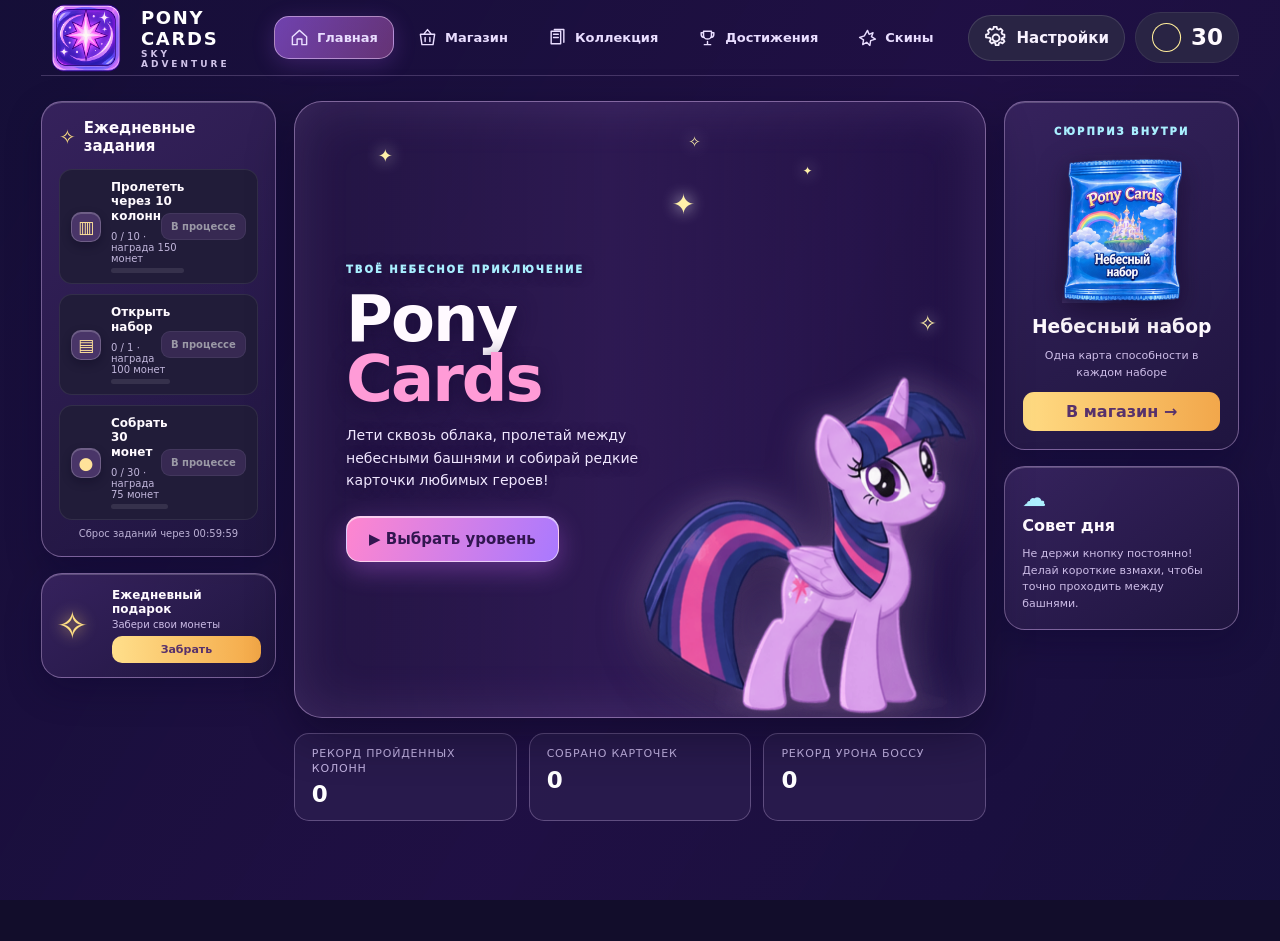
==== commit f5a98b11: "Update Pony Cards to version 2.53.0" ====
--- a/index.html
+++ b/index.html
@@ -3,7 +3,7 @@
 <head>
   <meta charset="UTF-8"><meta name="viewport" content="width=device-width, initial-scale=1, maximum-scale=1, viewport-fit=cover">
   <meta name="theme-color" content="#25164b"><title>Pony Cards — Sky Adventure HTML5 1.2.0</title>
-  <link rel="stylesheet" href="/css/style.css?v=1.2.0-skin-slots">
+  <link rel="stylesheet" href="css/style.css?v=1.2.0-skin-slots">
 </head>
 <body>
 <div id="startup-loader" class="startup-loader" role="status" aria-live="polite">
@@ -17,7 +17,7 @@
 </div>
 <div class="app-shell">
   <header class="topbar">
-    <a class="brand" href="#home"><span class="brand-mark"><img src="/assets/ui/logo.png" alt=""></span><span>PONY <b>CARDS</b><small>SKY ADVENTURE</small></span></a>
+    <a class="brand" href="#home"><span class="brand-mark"><img src="assets/ui/logo.png" alt=""></span><span>PONY <b>CARDS</b><small>SKY ADVENTURE</small></span></a>
     <nav class="top-links"><button class="top-link active" data-screen="home"><svg viewBox="0 0 24 24"><path d="m3 11 9-8 9 8v10h-6v-7H9v7H3z"/></svg>Главная</button><button class="top-link" data-screen="shop"><svg viewBox="0 0 24 24"><path d="M3 8h18l-2 13H5L3 8Zm4 0 5-6 5 6M9 12v5m6-5v5"/></svg>Магазин</button><button class="top-link" data-screen="collection"><svg viewBox="0 0 24 24"><path d="M4 4h12v16H4zM8 2h12v16M7 8h6M7 12h6"/></svg>Коллекция</button><button class="top-link" data-screen="achievements"><svg viewBox="0 0 24 24"><path d="M8 21h8m-4-4v4M7 4h10v5a5 5 0 0 1-10 0V4Zm0 2H4v2a4 4 0 0 0 4 4m9-6h3v2a4 4 0 0 1-4 4"/></svg>Достижения</button><button class="top-link" data-screen="skins"><svg viewBox="0 0 24 24"><path d="M12 3 14 8 19 6 17 11 22 14 16 16 15 22 11 18 6 21 7 15 2 12 8 10z"/></svg>Скины</button></nav>
     <div class="topbar-actions"><button class="sound-toggle settings-toggle" id="settings-toggle" type="button" aria-expanded="false" aria-controls="sound-settings" title="Настройки звука"><svg viewBox="0 0 24 24" aria-hidden="true"><path d="M12 8.5a3.5 3.5 0 1 0 0 7 3.5 3.5 0 0 0 0-7Z"/><path d="m19.4 13.5 1.1 1.9-2 2-1.9-1.1a7.5 7.5 0 0 1-1.6.7l-.5 2.2h-2.8l-.5-2.2a7.5 7.5 0 0 1-1.6-.7l-1.9 1.1-2-2 1.1-1.9a7.5 7.5 0 0 1-.7-1.6L2 11.4V8.6l2.2-.5a7.5 7.5 0 0 1 .7-1.6L3.8 4.6l2-2 1.9 1.1a7.5 7.5 0 0 1 1.6-.7L9.8.8h2.8l.5 2.2a7.5 7.5 0 0 1 1.6.7l1.9-1.1 2 2-1.1 1.9a7.5 7.5 0 0 1 .7 1.6l2.2.5v2.8l-2.2.5a7.5 7.5 0 0 1-.7 1.6Z"/></svg><span>Настройки</span></button><div id="sound-settings" class="sound-settings hidden"><div class="settings-head"><b>Звук</b><button id="sound-all-off" type="button" class="sound-all-off">Выключить всё</button></div><label>Музыка <output id="music-volume-value">70%</output><input id="music-volume" type="range" min="0" max="100" value="70"></label><label>Эффекты <output id="fx-volume-value">70%</output><input id="fx-volume" type="range" min="0" max="100" value="70"></label><p class="settings-note">Настройки сохраняются на этом устройстве.</p></div><div class="wallet"><span class="coin-icon" aria-hidden="true"></span><strong id="coin-count">0</strong></div></div>
   </header>
@@ -28,7 +28,7 @@
           <div class="side-panel"><div class="panel-title"><span class="mini-icon">✧</span>Ежедневные задания</div><div id="daily-quests" class="daily-quests" aria-live="polite"><div class="quest-loading">Загрузка заданий…</div></div><div id="daily-quest-timer" class="daily-quest-timer">Сброс заданий через 01:00:00</div></div>
           <button class="daily-card" id="daily-reward"><span class="gift-icon">✧</span><span><b>Ежедневный подарок</b><small>Забери свои монеты</small></span><strong>Забрать</strong></button>
         </aside>
-        <section class="home-center"><div class="home-sky"><div class="sky-copy"><span class="eyebrow">ТВОЁ НЕБЕСНОЕ ПРИКЛЮЧЕНИЕ</span><h1>Pony <em>Cards</em></h1><p>Лети сквозь облака, пролетай между небесными башнями и собирай редкие карточки любимых героев!</p><div class="home-actions"><button class="primary-btn" id="start-btn"><span>▶</span> Выбрать уровень</button></div></div><div class="home-pony"><img src="/assets/characters/twilight-menu-transparent.png" alt="Искорка — Twilight Sparkle"></div><div class="floating-star star-a">✦</div><div class="floating-star star-b">✧</div><div class="floating-star star-c">✦</div><div class="floating-star star-d">✧</div><div class="floating-star star-e">✦</div></div>
+        <section class="home-center"><div class="home-sky"><div class="sky-copy"><span class="eyebrow">ТВОЁ НЕБЕСНОЕ ПРИКЛЮЧЕНИЕ</span><h1>Pony <em>Cards</em></h1><p>Лети сквозь облака, пролетай между небесными башнями и собирай редкие карточки любимых героев!</p><div class="home-actions"><button class="primary-btn" id="start-btn"><span>▶</span> Выбрать уровень</button></div></div><div class="home-pony"><img src="assets/characters/twilight-menu-transparent.png" alt="Искорка — Twilight Sparkle"></div><div class="floating-star star-a">✦</div><div class="floating-star star-b">✧</div><div class="floating-star star-c">✦</div><div class="floating-star star-d">✧</div><div class="floating-star star-e">✦</div></div>
           <div class="home-metrics">
             <div><small>РЕКОРД ПРОЙДЕННЫХ КОЛОНН</small><b id="best-score">0</b></div>
             <div><small>СОБРАНО КАРТОЧЕК</small><b id="home-card-count">0</b></div>
@@ -36,15 +36,15 @@
           </div>
 
         </section>
-        <aside class="home-right"><div class="featured-pack"><span class="eyebrow">СЮРПРИЗ ВНУТРИ</span><div class="pack-preview"><img src="/assets/packs/sky-pack.png" alt="Обложка Небесного набора"></div><h3>Небесный набор</h3><p>Одна карта способности в каждом наборе</p><button data-screen="shop">В магазин →</button></div><div class="tip-card"><span>☁</span><b>Совет дня</b><p>Не держи кнопку постоянно! Делай короткие взмахи, чтобы точно проходить между башнями.</p></div></aside>
+        <aside class="home-right"><div class="featured-pack"><span class="eyebrow">СЮРПРИЗ ВНУТРИ</span><div class="pack-preview"><img src="assets/packs/sky-pack.png" alt="Обложка Небесного набора"></div><h3>Небесный набор</h3><p>Одна карта способности в каждом наборе</p><button data-screen="shop">В магазин →</button></div><div class="tip-card"><span>☁</span><b>Совет дня</b><p>Не держи кнопку постоянно! Делай короткие взмахи, чтобы точно проходить между башнями.</p></div></aside>
       </div>
     </section>
 
-    <section id="campaign" class="screen"><div class="screen-heading"><button class="back-btn" data-screen="home" aria-label="Назад">←</button><div><span class="eyebrow">НЕБЕСНАЯ КАМПАНИЯ</span><h2>Выбор уровня</h2></div></div><p class="skin-intro">Пройди три главы. Каждый следующий уровень сложнее и открывает новую арену босса.</p><div class="level-grid"><button class="level-card level-one" data-level="1"><span class="level-art"><img src="/assets/backgrounds/level-1.png?v=2.52" alt="Зачарованный лес"><i>УРОВЕНЬ 1</i></span><b>Уровень 1 · Зачарованный лес</b><small>Лёгкий · 10 башен · Босс: Королева Кризалис</small><strong>Играть</strong></button><button class="level-card level-two" data-level="2"><span class="level-art"><img src="/assets/backgrounds/level-2.png?v=2.52" alt="Лунный лес"><i>УРОВЕНЬ 2</i></span><b>Уровень 2 · Лунный лес</b><small>Средний · 15 башен · Босс: Nightmare Moon</small><strong>Открывается после уровня 1</strong></button><button class="level-card level-three" data-level="3"><span class="level-art"><img src="/assets/backgrounds/level-3.png?v=2.52" alt="Цитадель хаоса"><i>УРОВЕНЬ 3</i></span><b>Уровень 3 · Цитадель хаоса</b><small>Кошмарный · 20 башен · Финальный босс: Дискорд</small><strong>Открывается после уровня 2</strong></button></div><div class="campaign-endless"><button class="secondary-btn endless-mode-btn" id="endless-mode-btn" type="button">∞ Бесконечный полёт · заработать монеты</button><button class="secondary-btn endless-mode-btn boss-practice-btn" id="boss-practice-btn" type="button">⚔ Битва с боссом · рекорд урона</button><small>Чем дальше пролетишь и больше монет соберёшь, тем выше награда.</small></div></section>
+    <section id="campaign" class="screen"><div class="screen-heading"><button class="back-btn" data-screen="home" aria-label="Назад">←</button><div><span class="eyebrow">НЕБЕСНАЯ КАМПАНИЯ</span><h2>Выбор уровня</h2></div></div><p class="skin-intro">Пройди три главы. Каждый следующий уровень сложнее и открывает новую арену босса.</p><div class="level-grid"><button class="level-card level-one" data-level="1"><span class="level-art"><img src="assets/backgrounds/level-1.png?v=2.52" alt="Зачарованный лес"><i>УРОВЕНЬ 1</i></span><b>Уровень 1 · Зачарованный лес</b><small>Лёгкий · 10 башен · Босс: Королева Кризалис</small><strong>Играть</strong></button><button class="level-card level-two" data-level="2"><span class="level-art"><img src="assets/backgrounds/level-2.png?v=2.52" alt="Лунный лес"><i>УРОВЕНЬ 2</i></span><b>Уровень 2 · Лунный лес</b><small>Средний · 15 башен · Босс: Nightmare Moon</small><strong>Открывается после уровня 1</strong></button><button class="level-card level-three" data-level="3"><span class="level-art"><img src="assets/backgrounds/level-3.png?v=2.52" alt="Цитадель хаоса"><i>УРОВЕНЬ 3</i></span><b>Уровень 3 · Цитадель хаоса</b><small>Кошмарный · 20 башен · Финальный босс: Дискорд</small><strong>Открывается после уровня 2</strong></button></div><div class="campaign-endless"><button class="secondary-btn endless-mode-btn" id="endless-mode-btn" type="button">∞ Бесконечный полёт · заработать монеты</button><button class="secondary-btn endless-mode-btn boss-practice-btn" id="boss-practice-btn" type="button">⚔ Битва с боссом · рекорд урона</button><small>Чем дальше пролетишь и больше монет соберёшь, тем выше награда.</small></div></section>
     <section id="play" class="screen play-screen"><div class="screen-heading"><button class="back-btn" id="exit-game" aria-label="Назад"><svg viewBox="0 0 24 24" aria-hidden="true"><path d="M19 12H5m7 7-7-7 7-7"/></svg></button><div class="play-title"><span class="eyebrow">НЕБЕСНАЯ АРЕНА</span><h2>Небесный полёт</h2></div></div><div class="game-frame"><canvas id="game-canvas" aria-label="Игровое поле — касайся экрана, чтобы лететь и уворачиваться от атак босса"></canvas><div class="game-hud"><div class="hud-pill"><span>МОНЕТЫ</span><b id="hud-coins">0</b></div><div class="hud-pill"><span>БАШНИ</span><b id="tower-count">0 / 10</b></div><button class="pause-btn" id="pause-btn" aria-label="Пауза">Ⅱ</button></div><div id="game-overlay" class="game-overlay"><div class="overlay-card"><div class="overlay-icon">✦</div><h3 id="overlay-title">Готов к полёту?</h3><p id="overlay-text">Касайся экрана короткими нажатиями. Пролетай между облачными башнями и собирай золотые монеты!</p><div id="pause-volume-controls" class="pause-volume-controls hidden"><b>Настройки звука</b><label>Музыка <output id="pause-music-value">70%</output><input id="pause-music-volume" type="range" min="0" max="100" value="70"></label><label>Эффекты <output id="pause-fx-value">70%</output><input id="pause-fx-volume" type="range" min="0" max="100" value="70"></label></div><div class="overlay-actions"><button class="primary-btn" id="overlay-btn">Начать полёт</button><button class="secondary-btn hidden" id="overlay-menu-btn">В главное меню</button></div></div></div><div class="boss-hud hidden" id="boss-hud">
-  <div class="boss-health"><span>ИСКОРКА</span><b id="boss-player-hp"><img class="heart-icon" src="/assets/ui/heart.png" alt="♥"><img class="heart-icon" src="/assets/ui/heart.png" alt="♥"><img class="heart-icon" src="/assets/ui/heart.png" alt="♥"</b></div>
+  <div class="boss-health"><span>ИСКОРКА</span><b id="boss-player-hp"><img class="heart-icon" src="assets/ui/heart.png" alt="♥"><img class="heart-icon" src="assets/ui/heart.png" alt="♥"><img class="heart-icon" src="assets/ui/heart.png" alt="♥"</b></div>
   <div class="boss-phase" id="boss-phase-label">БОСС АТАКУЕТ</div><div class="boss-damage hidden" id="boss-damage-counter"><span>НАНЕСЕНО УРОНА</span><b id="boss-damage-total">0</b></div>
-  <div class="boss-health enemy"><span>БОСС</span><b id="boss-enemy-hp"><img class="heart-icon" src="/assets/ui/heart.png" alt="♥"><img class="heart-icon" src="/assets/ui/heart.png" alt="♥"><img class="heart-icon" src="/assets/ui/heart.png" alt="♥"</b></div>
+  <div class="boss-health enemy"><span>БОСС</span><b id="boss-enemy-hp"><img class="heart-icon" src="assets/ui/heart.png" alt="♥"><img class="heart-icon" src="assets/ui/heart.png" alt="♥"><img class="heart-icon" src="assets/ui/heart.png" alt="♥"</b></div>
 </div>
 
 <div class="touch-hint" id="touch-hint">КОРОТКО КАСАЙСЯ ЭКРАНА, ЧТОБЫ ЛЕТЕТЬ</div></div><p class="controls-hint">Цепочка — подряд пройденные трубы и собранные монеты без долгого перерыва; сбрасывается после паузы в действиях. Полёт: касание / пробел · Босс: касайся экрана / жми пробел, чтобы взлетать и уклоняться; атакуй во время передышки · Esc: пауза</p></section>
@@ -55,7 +55,7 @@
   </main>
 </div>
 <div id="pack-modal" class="modal hidden"><div class="modal-backdrop"></div><div class="modal-content"><button class="modal-close" id="modal-close">×</button><div class="pack-modal-heading"><span class="eyebrow">ТВОИ НОВЫЕ НАХОДКИ</span><h2>Набор открыт!</h2></div><div id="opened-cards" class="opened-cards"></div><button class="primary-btn" id="modal-done">Замечательно!</button></div></div>
-<div id="toast" class="toast"></div><script src="/js/local-game-store.js?v=1.0.0"></script>
-    <script src="/js/original-combat-effects.js?v=2.54.1-startup-preload"></script>
-    <script src="/js/game.js?v=1.2.0-skin-slots"></script>
+<div id="toast" class="toast"></div><script src="js/local-game-store.js?v=1.0.0"></script>
+    <script src="js/original-combat-effects.js?v=2.54.1-startup-preload"></script>
+    <script src="js/game.js?v=1.2.0-skin-slots"></script>
 </body></html>
--- a/css/style.css
+++ b/css/style.css
@@ -3,12 +3,12 @@
 @media(min-width:651px) and (max-width:850px){.pack-list{grid-template-columns:1fr 1fr}.card-grid{grid-template-columns:repeat(3,1fr)}}
 
 /* Sky Adventure art pass */
-.hero{background-image:linear-gradient(90deg,rgba(23,18,48,.97) 0%,rgba(31,23,60,.88) 48%,rgba(31,23,60,.18) 100%),var(--home-background-image,url('/assets/sky-world-4k.jpg'));background-size:cover;background-position:center 48%;border:1px solid #d6b5ff35;box-shadow:0 18px 55px #09071855,inset 0 0 55px #c18bff18}
+.hero{background-image:linear-gradient(90deg,rgba(23,18,48,.97) 0%,rgba(31,23,60,.88) 48%,rgba(31,23,60,.18) 100%),var(--home-background-image,url('assets/sky-world-4k.jpg'));background-size:cover;background-position:center 48%;border:1px solid #d6b5ff35;box-shadow:0 18px 55px #09071855,inset 0 0 55px #c18bff18}
 .hero-pony{width:min(43%,390px);height:100%;right:0;display:flex;align-items:center;justify-content:center;font-size:0;filter:none;transform:translateY(-50%);pointer-events:none}
 .hero-pony img{width:100%;height:100%;object-fit:contain;object-position:center bottom;filter:drop-shadow(0 18px 25px #09071899);animation:ponyFloat 3.6s ease-in-out infinite}
 @keyframes ponyFloat{0%,100%{transform:translateY(0) rotate(-2deg)}50%{transform:translateY(-12px) rotate(2deg)}}
 .hero-pony .spark{z-index:2;text-shadow:0 0 12px #fff}
-.game-frame{background:#6a8fd0 url('/assets/sky-world-4k.jpg') center/cover;border-color:#d8bdff66;box-shadow:0 18px 48px #08061766}
+.game-frame{background:#6a8fd0 url('assets/sky-world-4k.jpg') center/cover;border-color:#d8bdff66;box-shadow:0 18px 48px #08061766}
 .game-frame canvas{touch-action:none;user-select:none;-webkit-user-select:none;-webkit-tap-highlight-color:transparent}
 .pack-art{position:relative;overflow:hidden;background:linear-gradient(135deg,#51418b,#27264d)!important;border:1px solid #ffffff25}
 .pack-art:before{content:'';position:absolute;inset:12px 27%;border-radius:9px;background:linear-gradient(150deg,#9ce5ff,#7164d7 52%,#f4a5ff);transform:rotate(-8deg);box-shadow:0 7px 22px #05031388;border:2px solid #fff9}
@@ -34,7 +34,7 @@
 
 /* 2.0 full-screen responsive redesign */
 :root{--bg:#100c27;--panel:#241a49;--panel2:#34245f;--text:#fffaff;--muted:#d0c3e9;--pink:#ff83cf;--purple:#b58cff;--cyan:#8beaff;--gold:#ffdc82}
-body{min-height:100svh;background:#120d2b var(--home-background-image,url('/assets/sky-world-4k.jpg')) center/cover fixed;font-family:Nunito,'Trebuchet MS',system-ui,sans-serif;overflow-x:hidden}
+body{min-height:100svh;background:#120d2b var(--home-background-image,url('assets/sky-world-4k.jpg')) center/cover fixed;font-family:Nunito,'Trebuchet MS',system-ui,sans-serif;overflow-x:hidden}
 body:before{content:"";position:fixed;inset:0;background:linear-gradient(120deg,#160f39e8,#24114bc9 55%,#17103de8);pointer-events:none;z-index:-1}
 .app-shell{max-width:none;width:100%;min-height:100svh;margin:0;padding:0 3.2vw 92px}
 .topbar{height:76px;max-width:1800px;margin:auto;border-bottom:1px solid #e8c9ff35;gap:18px}
@@ -43,10 +43,10 @@
 .wallet{background:#291d50dd;border:1px solid #f3d9ff55;box-shadow:inset 0 1px #fff2}.coin-icon{display:grid;place-items:center;width:24px;height:24px;border-radius:50%;background:linear-gradient(140deg,#fff1a7,#e79a29);color:#8d4d14;font-weight:1000}
 main{max-width:1800px;margin:auto}.screen{padding:25px 0 28px;min-height:calc(100svh - 170px)}.home-layout{display:grid;grid-template-columns:minmax(210px, .78fr) minmax(500px,2.3fr) minmax(210px,.78fr);gap:18px;min-height:calc(100svh - 180px)}
 .home-side,.home-right{display:flex;flex-direction:column;gap:16px}.profile-card,.side-panel,.daily-card,.featured-pack,.tip-card{background:linear-gradient(145deg,#38245feF,#20163feF);border:1px solid #e9c5ff66;border-radius:21px;box-shadow:0 12px 35px #0b062c55,inset 0 1px #fff3}.profile-card{display:flex;align-items:center;gap:13px;padding:16px}.profile-avatar{width:54px;height:54px;border-radius:50%;display:grid;place-items:center;background:linear-gradient(140deg,#f7b9ff,#9a6be9);border:2px solid #ffe2ff;color:#5d318f;font-size:31px}.profile-card b,.profile-card small{display:block}.profile-card small{font-size:11px;color:#cdbde8;margin-top:4px}.level-line{height:6px;width:120px;background:#130d2c;border-radius:8px;margin-top:9px;overflow:hidden}.level-line i{display:block;width:65%;height:100%;background:linear-gradient(90deg,#f98be0,#a88bff);border-radius:8px}.side-panel{padding:17px}.panel-title{font-weight:900;font-size:15px;margin-bottom:14px;display:flex;gap:8px;align-items:center}.mini-icon{color:#ffdf83;font-size:20px}.quest{display:flex;align-items:center;gap:10px;padding:12px 0;border-top:1px solid #ffffff18}.quest-symbol{width:30px;height:30px;border-radius:10px;background:#8053ba66;color:#ffdb8c;display:grid;place-items:center;font-size:18px}.quest b,.quest small{display:block}.quest b{font-size:12px}.quest small{font-size:10px;color:#c5b5e1;margin-top:4px}.daily-card{display:grid;grid-template-columns:50px 1fr;align-items:center;text-align:left;padding:14px;gap:6px}.gift-icon{grid-row:span 2;font-size:39px;color:#ffdf84;text-shadow:0 0 15px #ffd77a}.daily-card b,.daily-card small{display:block}.daily-card b{font-size:12px}.daily-card small{font-size:10px;color:#cdbde8;margin-top:3px}.daily-card strong{grid-column:2;background:linear-gradient(90deg,#ffdf8b,#f4a847);color:#57316b;border-radius:10px;text-align:center;padding:7px;font-size:11px}
-.home-center{min-width:0;display:flex;flex-direction:column;gap:15px}.home-sky{position:relative;flex:1;min-height:390px;overflow:hidden;border:1px solid #e9c5ff75;border-radius:28px;background:linear-gradient(90deg,#241544e8 0%,#38205d9c 46%,#37205722 100%),var(--home-background-image,url('/assets/sky-world-4k.jpg')) center/cover;box-shadow:0 18px 45px #09051e77,inset 0 0 55px #d8a8ff24;padding:clamp(22px,4vw,52px);display:flex;align-items:center}.sky-copy{position:relative;z-index:2;max-width:53%;text-shadow:0 2px 12px #21133d}.eyebrow{font-size:10px;letter-spacing:2px;font-weight:1000;color:#a9efff}.sky-copy h1{font-size:clamp(42px,5vw,76px);margin:12px 0;line-height:.95;letter-spacing:-2px;text-shadow:0 4px 20px #1b0d39}.sky-copy h1 em{font-style:normal;color:#ff9bd7}.sky-copy p{color:#f0e7ff;line-height:1.6;font-size:clamp(12px,1.1vw,16px);max-width:420px}.home-actions{display:flex;gap:10px;flex-wrap:wrap;margin-top:24px}.primary-btn{background:linear-gradient(110deg,#ff86cf,#a979ff);color:#321650;border:1px solid #fff9;box-shadow:0 8px 26px #d36aff55,inset 0 1px #fff9;font-size:15px}.secondary-btn{border:1px solid #f6dfff77;background:#34205bbd;border-radius:14px;padding:12px 17px;font-weight:800;color:#fff}.home-pony{position:absolute;right:1%;bottom:-3%;height:93%;width:50%;display:flex;align-items:end;justify-content:center;pointer-events:none}.home-pony img{height:100%;width:100%;object-fit:contain;object-position:center bottom;filter:drop-shadow(0 16px 18px #16072c99);animation:heroPony 4s ease-in-out infinite}@keyframes heroPony{0%,100%{transform:translateY(0) rotate(-1deg)}50%{transform:translateY(-11px) rotate(1deg)}}.floating-star{position:absolute;color:#fff1a9;text-shadow:0 0 16px #fff;animation:twinkle 2s ease-in-out infinite}.star-a{right:42%;top:14%;font-size:28px}.star-b{right:7%;top:34%;font-size:22px;animation-delay:.8s}@keyframes twinkle{50%{opacity:.3;transform:scale(.7) rotate(30deg)}}
+.home-center{min-width:0;display:flex;flex-direction:column;gap:15px}.home-sky{position:relative;flex:1;min-height:390px;overflow:hidden;border:1px solid #e9c5ff75;border-radius:28px;background:linear-gradient(90deg,#241544e8 0%,#38205d9c 46%,#37205722 100%),var(--home-background-image,url('assets/sky-world-4k.jpg')) center/cover;box-shadow:0 18px 45px #09051e77,inset 0 0 55px #d8a8ff24;padding:clamp(22px,4vw,52px);display:flex;align-items:center}.sky-copy{position:relative;z-index:2;max-width:53%;text-shadow:0 2px 12px #21133d}.eyebrow{font-size:10px;letter-spacing:2px;font-weight:1000;color:#a9efff}.sky-copy h1{font-size:clamp(42px,5vw,76px);margin:12px 0;line-height:.95;letter-spacing:-2px;text-shadow:0 4px 20px #1b0d39}.sky-copy h1 em{font-style:normal;color:#ff9bd7}.sky-copy p{color:#f0e7ff;line-height:1.6;font-size:clamp(12px,1.1vw,16px);max-width:420px}.home-actions{display:flex;gap:10px;flex-wrap:wrap;margin-top:24px}.primary-btn{background:linear-gradient(110deg,#ff86cf,#a979ff);color:#321650;border:1px solid #fff9;box-shadow:0 8px 26px #d36aff55,inset 0 1px #fff9;font-size:15px}.secondary-btn{border:1px solid #f6dfff77;background:#34205bbd;border-radius:14px;padding:12px 17px;font-weight:800;color:#fff}.home-pony{position:absolute;right:1%;bottom:-3%;height:93%;width:50%;display:flex;align-items:end;justify-content:center;pointer-events:none}.home-pony img{height:100%;width:100%;object-fit:contain;object-position:center bottom;filter:drop-shadow(0 16px 18px #16072c99);animation:heroPony 4s ease-in-out infinite}@keyframes heroPony{0%,100%{transform:translateY(0) rotate(-1deg)}50%{transform:translateY(-11px) rotate(1deg)}}.floating-star{position:absolute;color:#fff1a9;text-shadow:0 0 16px #fff;animation:twinkle 2s ease-in-out infinite}.star-a{right:42%;top:14%;font-size:28px}.star-b{right:7%;top:34%;font-size:22px;animation-delay:.8s}@keyframes twinkle{50%{opacity:.3;transform:scale(.7) rotate(30deg)}}
 .home-metrics{display:grid;grid-template-columns:repeat(4,1fr);gap:9px}.home-metrics>div{background:#2a1c4ee8;border:1px solid #e7caff4a;border-radius:15px;padding:12px 14px;min-width:0}.home-metrics small,.home-metrics b{display:block}.home-metrics small{font-size:9px;color:#c5b5e4;letter-spacing:.8px}.home-metrics b{font-size:clamp(15px,1.6vw,22px);margin-top:5px;color:#fff}.home-shortcuts{display:grid;grid-template-columns:repeat(3,1fr);gap:10px}.shortcut{display:grid;grid-template-columns:40px 1fr;text-align:left;align-items:center;gap:1px 10px;padding:12px;border-radius:16px;border:1px solid #e7caff48;background:linear-gradient(140deg,#38235f,#241746);color:#fff}.shortcut-icon{grid-row:span 2;width:38px;height:38px;display:grid;place-items:center;border-radius:12px;background:#a16bd255;color:#ffe0a0;font-size:24px}.shortcut b{font-size:12px}.shortcut small{font-size:9px;color:#c6b6df}.featured-pack{padding:18px;text-align:center}.featured-pack h3{margin:12px 0 4px}.featured-pack p,.tip-card p{color:#cdbde8;font-size:11px;line-height:1.5}.pack-preview{width:115px;height:145px;margin:15px auto 8px;border-radius:13px;border:3px solid #eecaff;background:linear-gradient(145deg,#f2a5f6,#8c50cf 55%,#34256b);box-shadow:0 0 25px #c86cff99;transform:rotate(-5deg);display:flex;flex-direction:column;align-items:center;justify-content:center;color:#fff;text-shadow:0 2px 8px #4b1769}.pack-preview span{font-size:33px}.pack-preview b{font-size:17px;line-height:1.05}.featured-pack button{border:0;border-radius:11px;padding:10px 15px;background:linear-gradient(90deg,#ffdb83,#f2a74b);color:#57316b;font-weight:900;width:100%}.tip-card{padding:17px}.tip-card>span{font-size:24px;color:#aeefff}.tip-card b{display:block;margin-top:4px}.tip-card p{margin-bottom:0}
 /* full viewport gameplay */
-.play-screen.active{position:fixed;inset:0;z-index:30;padding:0!important;min-height:100svh;background:#1a1440}.play-screen .screen-heading{position:absolute;z-index:4;top:0;left:0;right:0;margin:0;padding:12px 18px;background:linear-gradient(180deg,#170d3dcc,#170d3d00);gap:12px}.play-screen .screen-heading h2{font-size:17px}.play-screen .eyebrow{font-size:8px}.play-screen .back-btn{background:#281849bb;border-color:#fff5}.play-title{margin-right:auto}.run-score,.run-coins{background:#27194ccc;border:1px solid #fff5;border-radius:13px;padding:9px 13px;color:#e7d9ff;font-size:11px}.run-score b,.run-coins b{color:#ffe18c;font-size:16px}.game-frame{position:absolute;inset:0;width:100%;height:100%;min-height:0;border:0;border-radius:0;background:#7298df url('/assets/sky-world-4k.jpg') center/cover;box-shadow:none}.game-frame canvas{width:100%;height:100%;touch-action:none;user-select:none;-webkit-user-select:none;-webkit-tap-highlight-color:transparent}.game-hud{position:absolute;top:76px;left:18px;right:18px;display:flex;gap:9px;align-items:center;pointer-events:none}.hud-pill{padding:8px 13px;border-radius:13px;background:#241747b8;border:1px solid #f6dfff66;backdrop-filter:blur(10px);min-width:83px}.hud-pill span,.hud-pill b{display:block}.hud-pill span{font-size:8px;letter-spacing:1px;color:#d4c5ef}.hud-pill b{font-size:15px;color:#fff}.power-hud{opacity:.45}.power-hud.active{opacity:1;border-color:#8df3ff;box-shadow:0 0 18px #80eeff99}.pause-btn{pointer-events:auto;margin-left:auto;width:39px;height:39px;border-radius:50%;border:1px solid #fff8;background:#281849c9;color:#fff;font-size:18px;backdrop-filter:blur(10px)}.game-overlay{background:#1b124b55;backdrop-filter:blur(3px)}.overlay-card{background:linear-gradient(145deg,#39225feF,#20163fee);border:1px solid #f2d8ff99;box-shadow:0 20px 70px #13082d99;max-width:380px}.overlay-card p{color:#e0d5f4}.overlay-icon{color:#ffdf8b;text-shadow:0 0 22px #ffd66c;font-size:42px}.touch-hint{position:absolute;bottom:20px;left:50%;transform:translateX(-50%);color:#fff9;font-size:9px;letter-spacing:2px;text-shadow:0 2px 5px #241342;pointer-events:none}.controls-hint{display:none}
+.play-screen.active{position:fixed;inset:0;z-index:30;padding:0!important;min-height:100svh;background:#1a1440}.play-screen .screen-heading{position:absolute;z-index:4;top:0;left:0;right:0;margin:0;padding:12px 18px;background:linear-gradient(180deg,#170d3dcc,#170d3d00);gap:12px}.play-screen .screen-heading h2{font-size:17px}.play-screen .eyebrow{font-size:8px}.play-screen .back-btn{background:#281849bb;border-color:#fff5}.play-title{margin-right:auto}.run-score,.run-coins{background:#27194ccc;border:1px solid #fff5;border-radius:13px;padding:9px 13px;color:#e7d9ff;font-size:11px}.run-score b,.run-coins b{color:#ffe18c;font-size:16px}.game-frame{position:absolute;inset:0;width:100%;height:100%;min-height:0;border:0;border-radius:0;background:#7298df url('assets/sky-world-4k.jpg') center/cover;box-shadow:none}.game-frame canvas{width:100%;height:100%;touch-action:none;user-select:none;-webkit-user-select:none;-webkit-tap-highlight-color:transparent}.game-hud{position:absolute;top:76px;left:18px;right:18px;display:flex;gap:9px;align-items:center;pointer-events:none}.hud-pill{padding:8px 13px;border-radius:13px;background:#241747b8;border:1px solid #f6dfff66;backdrop-filter:blur(10px);min-width:83px}.hud-pill span,.hud-pill b{display:block}.hud-pill span{font-size:8px;letter-spacing:1px;color:#d4c5ef}.hud-pill b{font-size:15px;color:#fff}.power-hud{opacity:.45}.power-hud.active{opacity:1;border-color:#8df3ff;box-shadow:0 0 18px #80eeff99}.pause-btn{pointer-events:auto;margin-left:auto;width:39px;height:39px;border-radius:50%;border:1px solid #fff8;background:#281849c9;color:#fff;font-size:18px;backdrop-filter:blur(10px)}.game-overlay{background:#1b124b55;backdrop-filter:blur(3px)}.overlay-card{background:linear-gradient(145deg,#39225feF,#20163fee);border:1px solid #f2d8ff99;box-shadow:0 20px 70px #13082d99;max-width:380px}.overlay-card p{color:#e0d5f4}.overlay-icon{color:#ffdf8b;text-shadow:0 0 22px #ffd66c;font-size:42px}.touch-hint{position:absolute;bottom:20px;left:50%;transform:translateX(-50%);color:#fff9;font-size:9px;letter-spacing:2px;text-shadow:0 2px 5px #241342;pointer-events:none}.controls-hint{display:none}
 .bottom-nav{background:#1b123fee;border-top:1px solid #eacfff33}.nav-item{color:#c8b7e5}.nav-item.selected{color:#ff9bdd}.nav-item span{font-size:21px}
 @media(max-width:1050px){.home-layout{grid-template-columns:minmax(170px,.75fr) minmax(0,2fr)}.home-right{display:none}.sky-copy{max-width:60%}.home-pony{width:47%}.top-links{gap:2px}.top-link{padding:9px 10px}}
 @media(max-width:700px){.app-shell{padding:0 12px 84px}.topbar{height:62px}.brand{font-size:14px}.brand-mark{width:36px;height:36px}.brand small{font-size:7px}.top-links{display:none}.wallet{padding:7px 10px}.home-layout{display:block;min-height:auto}.home-side{display:none}.home-sky{min-height:56svh;padding:22px 18px;border-radius:20px;align-items:flex-start}.sky-copy{max-width:68%;padding-top:10px}.sky-copy h1{font-size:clamp(35px,10vw,55px)}.sky-copy p{font-size:11px}.home-pony{height:62%;width:59%;right:-5%;bottom:-2%}.home-actions{gap:7px;margin-top:16px}.primary-btn{font-size:13px;padding:12px 14px}.secondary-btn{font-size:10px;padding:10px}.home-metrics{grid-template-columns:repeat(2,1fr);margin-top:12px}.home-metrics>div{padding:10px}.home-shortcuts{grid-template-columns:1fr 1fr;margin-top:12px}.shortcut:last-child{display:none}.screen{padding:16px 0}.play-screen.active{padding:0!important}.play-screen .screen-heading{padding:calc(env(safe-area-inset-top) + 9px) 10px 9px}.play-screen .screen-heading h2{font-size:14px}.play-screen .back-btn{width:35px;height:35px}.run-score,.run-coins{padding:7px 8px;font-size:9px}.run-score b,.run-coins b{font-size:13px}.game-hud{top:calc(env(safe-area-inset-top) + 60px);left:10px;right:10px;gap:6px}.hud-pill{padding:6px 9px;min-width:65px}.hud-pill span{font-size:7px}.hud-pill b{font-size:12px}.pause-btn{width:35px;height:35px}.touch-hint{bottom:calc(env(safe-area-inset-bottom) + 12px);font-size:8px}.bottom-nav{padding-bottom:calc(8px + env(safe-area-inset-bottom))}.card-grid{grid-template-columns:repeat(2,1fr)}}
@@ -118,7 +118,7 @@
 .opened-card{transform-origin:center bottom}
 @media(max-width:650px){.sound-toggle{padding:7px 9px}.sound-toggle span{display:none}.topbar-actions{gap:6px}}
 
-.modal-content:before{content:'';position:absolute;inset:0;pointer-events:none;background:url('/assets/effects/pack-opening-burst.png') center 38%/min(90%,390px) auto no-repeat;opacity:.13;mix-blend-mode:screen;animation:burstPulse 1.8s ease-in-out infinite alternate}
+.modal-content:before{content:'';position:absolute;inset:0;pointer-events:none;background:url('assets/effects/pack-opening-burst.png') center 38%/min(90%,390px) auto no-repeat;opacity:.13;mix-blend-mode:screen;animation:burstPulse 1.8s ease-in-out infinite alternate}
 @keyframes burstPulse{from{opacity:.07;transform:scale(.92)}to{opacity:.22;transform:scale(1.04)}}
 .modal-content>*{position:relative;z-index:1}
 
@@ -407,12 +407,12 @@
 /* v2.40: restored home collection counter, image-based UI icons and smoother card hover */
 .brand-mark{overflow:hidden;padding:0}
 .brand-mark img{width:100%;height:100%;object-fit:cover;display:block}
-.coin-icon{background:transparent url('/assets/ui/coin.png') center/contain no-repeat!important;
+.coin-icon{background:transparent url('assets/ui/coin.png') center/contain no-repeat!important;
   border-radius:0!important;box-shadow:none!important;font-size:0!important;color:transparent!important}
 .coin-inline{background:transparent!important;box-shadow:none!important;border-radius:0!important;
   color:transparent!important;font-size:0!important;position:relative;vertical-align:-4px}
 .coin-inline::before{content:"";display:block;width:100%;height:100%;
-  background:url('/assets/ui/coin.png') center/contain no-repeat}
+  background:url('assets/ui/coin.png') center/contain no-repeat}
 .heart-icon{width:1em;height:1em;object-fit:contain;vertical-align:-.12em;margin-right:2px}
 .home-metrics{grid-template-columns:repeat(2,minmax(0,1fr))}
 @media(max-width:700px){.home-metrics{grid-template-columns:repeat(2,minmax(0,1fr))}}
@@ -445,7 +445,7 @@
 .topbar .wallet{padding:7px 12px;gap:7px;background:#292444;border:1px solid #ffffff13;box-shadow:none}
 .topbar .wallet .coin-icon{width:23px;height:23px;flex:0 0 23px}
 .coin-inline{display:inline-block!important;width:18px;height:18px;vertical-align:-4px;background:transparent!important;border:0!important;box-shadow:none!important}
-.coin-inline::before{content:"";display:block;width:100%;height:100%;background:url('/assets/ui/coin.png') center/contain no-repeat}
+.coin-inline::before{content:"";display:block;width:100%;height:100%;background:url('assets/ui/coin.png') center/contain no-repeat}
 .pony-card:not(.locked):hover{transform:translateY(-6px)}
 .pony-card .art:after,.opened-card:after{animation:none!important;opacity:0}
 .pony-card:hover .art:after,.opened-card:hover:after{opacity:1;animation:cardShine .85s ease!important}
@@ -477,7 +477,7 @@
 .home-pony img{position:relative;z-index:6;animation:twilightIdleSoft 3.6s ease-in-out infinite!important}
 .floating-star{z-index:1!important}
 @keyframes twilightIdleSoft{0%,100%{transform:translateY(0) rotate(-.5deg) scale(1)}50%{transform:translateY(-6px) rotate(.5deg) scale(1.008)}}
-.card-reveal-back{background:#2b1d49 url('/assets/ui/card-back.png') center/cover no-repeat!important}
+.card-reveal-back{background:#2b1d49 url('assets/ui/card-back.png') center/cover no-repeat!important}
 .card-reveal-back:has(.card-back-art:not([src])){background:radial-gradient(circle at center,#7d5db4,#291d46 75%)!important}
 .card-back-art{position:absolute;inset:0;width:100%;height:100%;object-fit:cover;border-radius:inherit;z-index:0}
 .card-reveal-back span,.card-reveal-back b,.card-reveal-back small{position:relative;z-index:1;text-shadow:0 2px 7px #170d2b}
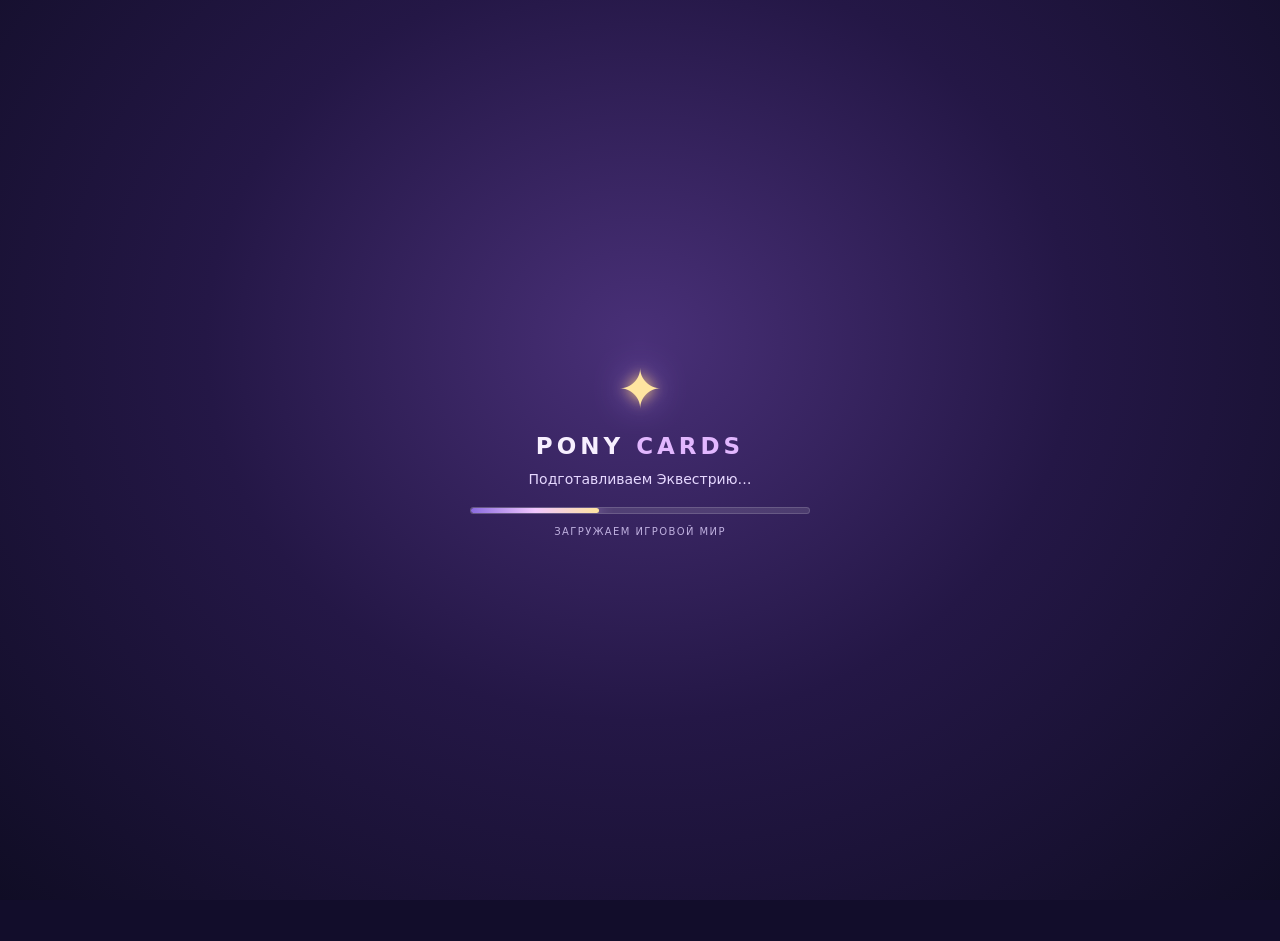
==== commit 4c7f73fc: "Update Pony Cards to version 2.53.0" ====
--- a/index.html
+++ b/index.html
@@ -2,8 +2,8 @@
 <html lang="ru">
 <head>
   <meta charset="UTF-8"><meta name="viewport" content="width=device-width, initial-scale=1, maximum-scale=1, viewport-fit=cover">
-  <meta name="theme-color" content="#25164b"><title>Pony Cards — Sky Adventure HTML5 1.2.0</title>
-  <link rel="stylesheet" href="css/style.css?v=1.2.0-skin-slots">
+  <meta name="theme-color" content="#25164b"><title>Pony Cards — Sky Adventure HTML5 1.3.3</title>
+  <link rel="stylesheet" href="css/style.css?v=1.3.3-landscape-fullscreen">
 </head>
 <body>
 <div id="startup-loader" class="startup-loader" role="status" aria-live="polite">
--- a/css/style.css
+++ b/css/style.css
@@ -1083,3 +1083,56 @@
     top: calc(env(safe-area-inset-top) + 82px) !important;
   }
 }
+
+/* v1.3.3 — landscape phones/tablets: use the full browser viewport even when
+   Android reports a CSS width above 700px. Keep canvas and game controls in
+   the same full-screen coordinate space; never leave the desktop layout
+   visible beside the arena. */
+@media (orientation: landscape) and (max-height: 700px) and (pointer: coarse) {
+  html, body { width: 100%; min-height: 100%; margin: 0; overflow: hidden !important; }
+  .app-shell { width: 100% !important; max-width: none !important; margin: 0 !important; padding: 0 !important; }
+  .play-screen.active {
+    position: fixed !important; inset: 0 !important;
+    width: 100vw !important; height: 100vh !important;
+    height: 100dvh !important; height: 100svh !important;
+    margin: 0 !important; padding: 0 !important;
+    overflow: hidden !important; z-index: 999 !important;
+    background: #10152f !important;
+  }
+  .play-screen.active .game-frame {
+    position: absolute !important; inset: 0 !important;
+    width: 100vw !important; height: 100vh !important;
+    height: 100dvh !important; height: 100svh !important;
+    min-width: 0 !important; min-height: 0 !important;
+    margin: 0 !important; border: 0 !important; border-radius: 0 !important;
+    overflow: hidden !important;
+  }
+  .play-screen.active .game-frame > canvas {
+    position: absolute !important; inset: 0 !important;
+    display: block !important; width: 100% !important; height: 100% !important;
+    min-width: 0 !important; min-height: 0 !important;
+    max-width: none !important; max-height: none !important;
+    margin: 0 !important; transform: none !important;
+    object-fit: fill !important;
+  }
+  .play-screen.active .game-frame .game-hud {
+    position: absolute !important;
+    top: max(8px, env(safe-area-inset-top)) !important;
+    left: max(8px, env(safe-area-inset-left)) !important;
+    right: max(8px, env(safe-area-inset-right)) !important;
+    width: auto !important; max-width: none !important;
+    transform: none !important; z-index: 5 !important;
+  }
+  .play-screen.active .game-frame .game-overlay {
+    position: absolute !important; inset: 0 !important;
+    width: 100% !important; height: 100% !important;
+    transform: none !important; z-index: 6 !important;
+  }
+  .play-screen.active .screen-heading {
+    position: absolute !important; top: env(safe-area-inset-top) !important;
+    left: 8px !important; right: 8px !important;
+    padding: 2px 0 !important; z-index: 8 !important;
+  }
+  .play-screen.active .screen-heading h2 { font-size: 12px !important; }
+  .play-screen.active .game-frame .boss-hud { z-index: 7 !important; }
+}
